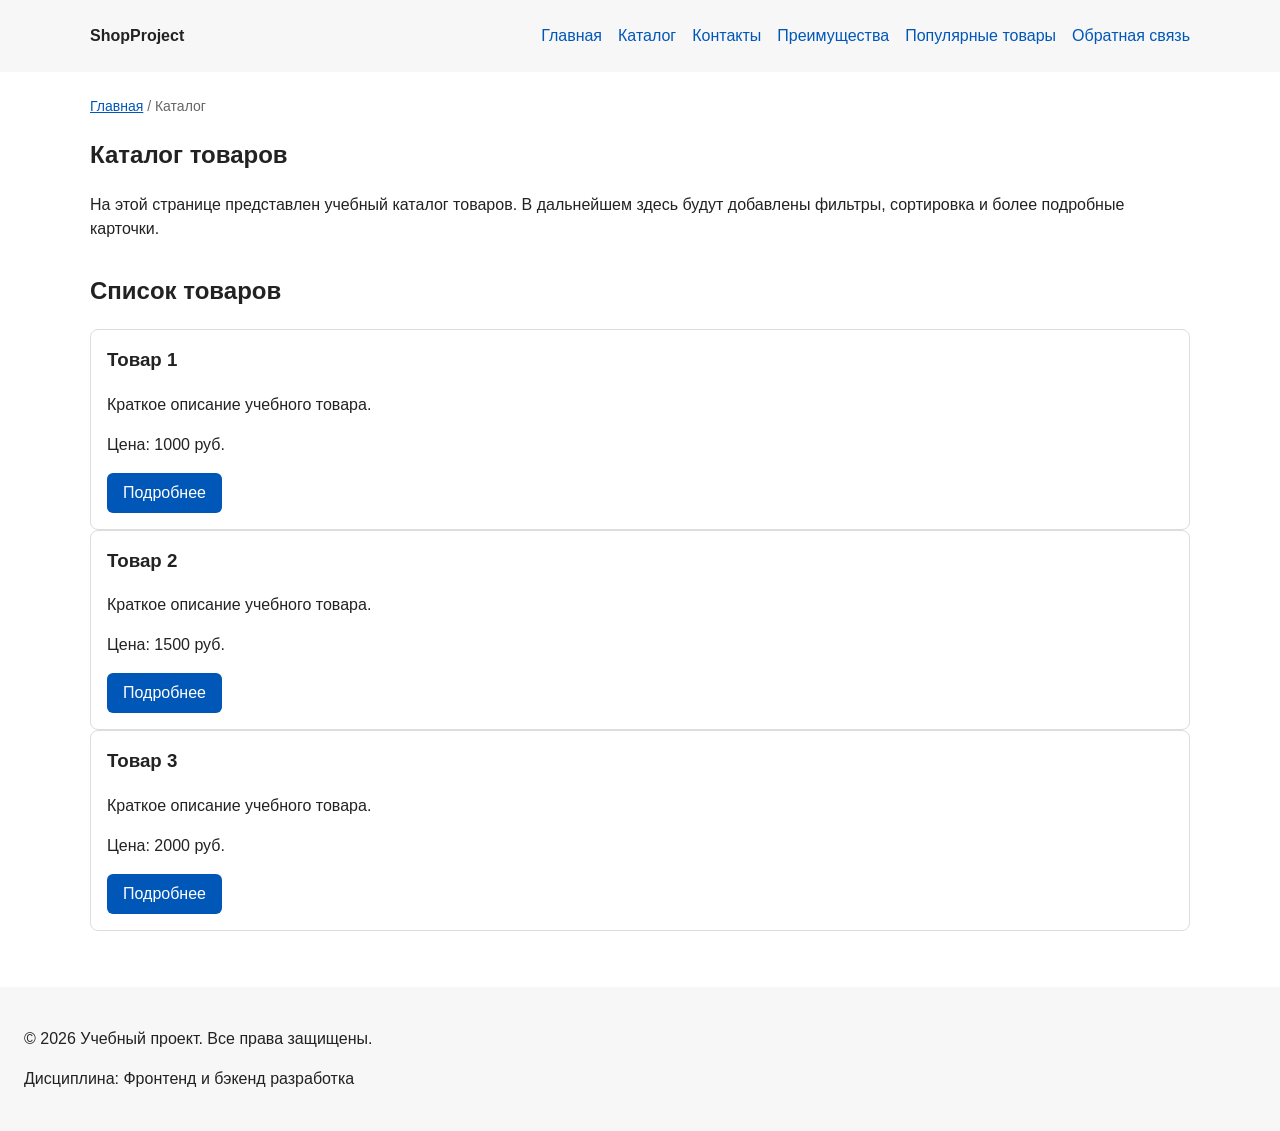
==== catalog.html @ 168a71f3 "feat: add multi-page structure navigation and anchors" ====
<!DOCTYPE html>
<html lang="ru">
<head>
  <meta charset="UTF-8">
  <meta name="viewport" content="width=device-width, initial-scale=1.0">
  <meta name="description" content="Каталог товаров учебного интернет-магазина.">
  <title>Каталог товаров — Учебный интернет-магазин</title>
  <link rel="stylesheet" href="css/style.css">
</head>
<body>
  <header>
    <div class="site-header">
      <a class="site-logo" href="index.html">ShopProject</a>

      <nav class="site-nav" aria-label="Основная навигация">
        <ul class="site-nav__list">
          <li><a href="index.html">Главная</a></li>
          <li><a href="catalog.html">Каталог</a></li>
          <li><a href="contacts.html">Контакты</a></li>
          <li><a href="index.html#advantages">Преимущества</a></li>
          <li><a href="index.html#popular">Популярные товары</a></li>
          <li><a href="index.html#contacts">Обратная связь</a></li>
        </ul>
      </nav>
    </div>
  </header>

  <main>
    <nav class="breadcrumbs" aria-label="Хлебные крошки">
      <a href="index.html">Главная</a>
      <span>Каталог</span>
    </nav>

    <section class="section">
      <h1>Каталог товаров</h1>
      <p>
        На этой странице представлен учебный каталог товаров.
        В дальнейшем здесь будут добавлены фильтры, сортировка и более
        подробные карточки.
      </p>
    </section>

    <section class="section">
      <h2>Список товаров</h2>

      <article class="product-card">
        <h3>Товар 1</h3>
        <p>Краткое описание учебного товара.</p>
        <p>Цена: 1000 руб.</p>
        <a class="button" href="index.html#popular">Подробнее</a>
      </article>

      <article class="product-card">
        <h3>Товар 2</h3>
        <p>Краткое описание учебного товара.</p>
        <p>Цена: 1500 руб.</p>
        <a class="button" href="index.html#popular">Подробнее</a>
      </article>

      <article class="product-card">
        <h3>Товар 3</h3>
        <p>Краткое описание учебного товара.</p>
        <p>Цена: 2000 руб.</p>
        <a class="button" href="index.html#popular">Подробнее</a>
      </article>
    </section>
  </main>

  <footer>
    <p>&copy; 2026 Учебный проект. Все права защищены.</p>
    <p>Дисциплина: Фронтенд и бэкенд разработка</p>
  </footer>
</body>
</html>
---- css/style.css ----
/* ===============================
   1. Переменные проекта
   =============================== */

:root {
  /* Основные цвета проекта */
  --color-bg: #ffffff;
  --color-text: #222222;
  --color-muted: #666666;
  --color-primary: #0057b8;
  --color-primary-dark: #003f86;
  --color-border: #dddddd;
  --color-surface: #f7f7f7;
  --color-surface-accent: #eef5ff;
  --color-danger: #b00020;
  --color-success: #168a2f;
  --color-success-bg: #eefaf0;
  --color-white: #ffffff;

  /* Отступы */
  --space-xs: 4px;
  --space-sm: 8px;
  --space-md: 16px;
  --space-lg: 24px;
  --space-xl: 32px;

  /* Скругления */
  --radius-sm: 6px;
  --radius-md: 8px;
  --radius-lg: 12px;

  /* Размеры */
  --container-width: 1100px;
}

/* ===============================
   2. Базовые стили
   =============================== */

* {
  box-sizing: border-box;
}


body {
  margin: 0;
  font-family: Arial, sans-serif;
  line-height: 1.5;
  color: var(--color-text);
  background-color: var(--color-bg);
}


header,
main,
footer {
  padding: var(--space-lg);
}


header {
  background-color: var(--color-surface);
}


footer {
  background-color: var(--color-surface);
}
/* ===============================
   3. Общие элементы интерфейса
   =============================== */

a {
  color: var(--color-primary);
}

a:hover {
  color: var(--color-primary-dark);
}

a:focus-visible {
  outline: 2px solid var(--color-primary);
  outline-offset: 3px;
}

/*
  Ограничиваем ширину содержимого шапки,
  чтобы оно не растягивалось слишком сильно на широких экранах.
*/
.site-header {
  max-width: 1100px;
  margin: 0 auto;

  display: flex;
  justify-content: space-between;
  align-items: center;
  gap: var(--space-lg);
}

/*
  Оформляем текстовый логотип.
*/
.site-logo {
  font-weight: bold;
  text-decoration: none;
  color: #222222;
}

/*
  Убираем стандартные отступы и маркеры списка навигации.
*/
.site-nav__list {
  display: flex;
  gap: var(--space-md);

  padding: 0;
  margin: 0;
  list-style: none;
}



/*
  Оформляем ссылки меню.
*/
.site-nav__list a {
  color: #0057b8;
  text-decoration: none;
}

/*
  При наведении мыши подчёркиваем ссылку.
  Подробно состояния интерфейса будут рассмотрены в практической работе 1.7.
*/
.site-nav__list a:hover {
   text-decoration: underline;
}


.hero {
  max-width: var(--container-width);
  margin: 0 auto var(--space-xl);
  padding: var(--space-xl) var(--space-lg);
  background-color: var(--color-surface-accent);
  border-radius: var(--radius-lg);
}


.section {
  max-width: var(--container-width);
  margin: 0 auto var(--space-xl);
}


.section h2 {
  margin-top: 0;
}

.product-grid {
  display: grid;
  grid-template-columns: repeat(3, 1fr);
  gap: var(--space-md);
}

/*
  Карточка товара — самостоятельный блок.
  На следующих занятиях карточки будут доработаны и выстроены в сетку.
*/
.product-card {
  padding: var(--space-md);
  border: 1px solid var(--color-border);
  border-radius: var(--radius-md);
  background-color: var(--color-bg);
}

.product-card:hover {
  border-color: var(--color-primary);
}

.product-card h3 {
  margin-top: 0;
}

/*
  Пока это обычная ссылка, но визуально она оформляется как кнопка.
*/
.button {
  display: inline-block;
  padding: var(--space-sm) var(--space-md);
  color: var(--color-white);
  background-color: var(--color-primary);
  text-decoration: none;
  border: none;
  border-radius: var(--radius-sm);
  cursor: pointer;
}

.button:hover {
  background-color: var(--color-primary-dark);
}

.button:focus-visible {
  outline: 2px solid var(--color-primary);
  outline-offset: 3px;
}

.button:disabled {
  opacity: 0.6;
  cursor: not-allowed;
}

.aside-info {
  max-width: var(--container-width);
  margin: 0 auto var(--space-xl);
  padding: var(--space-md);
  border-left: 4px solid var(--color-primary);
  background-color: var(--color-surface);
}

/*
  Модальное окно.
  Элемент dialog сам умеет открываться поверх страницы.
*/

/* ===============================
   5. Форма и модальное окно
   =============================== */

.order-dialog {
  width: min(100% - 32px, 560px);
  padding: var(--space-lg);
  border: none;
  border-radius: var(--radius-lg);
}

.order-dialog::backdrop {
  background-color: rgba(0, 0, 0, 0.5);
}

.form-field {
  margin-bottom: var(--space-md);
}

.form-field label {
  display: block;
  margin-bottom: var(--space-xs);
}

.form-field input,
.form-field select,
.form-field textarea {
  width: 100%;
  padding: 10px 12px;
  border: 1px solid var(--color-border);
  border-radius: var(--radius-sm);
  font: inherit;
}

.form-field input[type="checkbox"] {
  width: auto;
}

.form-field small {
  display: block;
  margin-top: var(--space-xs);
  color: var(--color-muted);
}

.form-field input:hover,
.form-field select:hover,
.form-field textarea:hover {
  border-color: var(--color-primary);
}

.form-field input:focus-visible,
.form-field select:focus-visible,
.form-field textarea:focus-visible,
.form-actions button:focus-visible {
  outline: 2px solid var(--color-primary);
  outline-offset: 3px;
}

[aria-invalid="true"] {
  border-color: var(--color-danger);
}

/*
  Кнопки формы.
*/
.form-actions {
  display: flex;
  gap: 12px;
  margin-top: 20px;
}

/*
  Сообщение об успешной отправке.
*/
.success-message {
  max-width: var(--container-width);
  margin: var(--space-lg) auto;
  padding: var(--space-md);
  border-left: 4px solid var(--color-success);
  background-color: var(--color-success-bg);
}

.breadcrumbs {
  max-width: var(--container-width);
  margin: 0 auto var(--space-md);
  font-size: 14px;
  color: var(--color-muted);
}

.breadcrumbs a {
  color: var(--color-primary);
}

.breadcrumbs span::before {
  content: " / ";
  color: var(--color-muted);
}

html {
  scroll-behavior: smooth;
}

:target {
  outline: 2px dashed var(--color-primary);
  outline-offset: 4px;
}
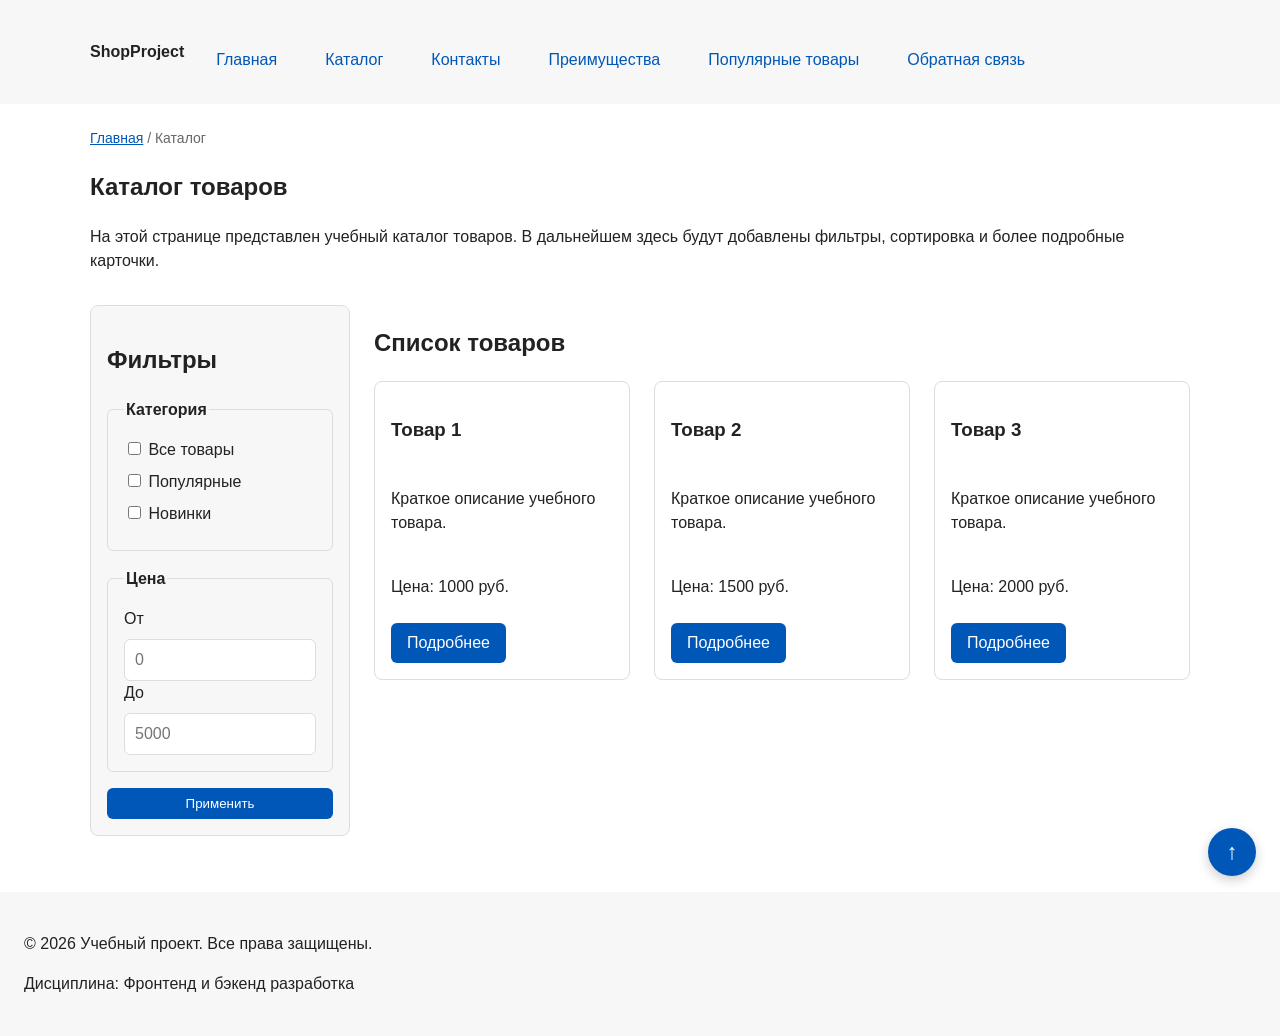
==== commit ef02cee2: "feat: add flex navigation and grid catalog layout" ====
--- a/catalog.html
+++ b/catalog.html
@@ -7,7 +7,7 @@
   <title>Каталог товаров — Учебный интернет-магазин</title>
   <link rel="stylesheet" href="css/style.css">
 </head>
-<body>
+<body id="top">
   <header>
     <div class="site-header">
       <a class="site-logo" href="index.html">ShopProject</a>
@@ -40,29 +40,70 @@
       </p>
     </section>
 
-    <section class="section">
-      <h2>Список товаров</h2>
+    <section class="catalog-layout">
+      <aside class="catalog-filters">
+        <h2>Фильтры</h2>
 
-      <article class="product-card">
-        <h3>Товар 1</h3>
-        <p>Краткое описание учебного товара.</p>
-        <p>Цена: 1000 руб.</p>
-        <a class="button" href="index.html#popular">Подробнее</a>
-      </article>
+        <form class="filters-form" action="#" method="get">
+          <fieldset>
+            <legend>Категория</legend>
 
-      <article class="product-card">
-        <h3>Товар 2</h3>
-        <p>Краткое описание учебного товара.</p>
-        <p>Цена: 1500 руб.</p>
-        <a class="button" href="index.html#popular">Подробнее</a>
-      </article>
+            <label>
+              <input type="checkbox" name="category" value="all">
+              Все товары
+            </label>
 
-      <article class="product-card">
-        <h3>Товар 3</h3>
-        <p>Краткое описание учебного товара.</p>
-        <p>Цена: 2000 руб.</p>
-        <a class="button" href="index.html#popular">Подробнее</a>
-      </article>
+            <label>
+              <input type="checkbox" name="category" value="popular">
+              Популярные
+            </label>
+
+            <label>
+              <input type="checkbox" name="category" value="new">
+              Новинки
+            </label>
+          </fieldset>
+
+          <fieldset>
+            <legend>Цена</legend>
+
+            <label for="price-from">От</label>
+            <input id="price-from" name="price-from" type="number" min="0" placeholder="0">
+
+            <label for="price-to">До</label>
+            <input id="price-to" name="price-to" type="number" min="0" placeholder="5000">
+          </fieldset>
+
+          <button class="button" type="submit">Применить</button>
+        </form>
+      </aside>
+
+      <section class="catalog-products">
+        <h2>Список товаров</h2>
+
+        <div class="products-grid">
+          <article class="product-card">
+            <h3>Товар 1</h3>
+            <p>Краткое описание учебного товара.</p>
+            <p>Цена: 1000 руб.</p>
+            <a class="button" href="index.html#popular">Подробнее</a>
+          </article>
+
+          <article class="product-card">
+            <h3>Товар 2</h3>
+            <p>Краткое описание учебного товара.</p>
+            <p>Цена: 1500 руб.</p>
+            <a class="button" href="index.html#popular">Подробнее</a>
+          </article>
+
+          <article class="product-card">
+            <h3>Товар 3</h3>
+            <p>Краткое описание учебного товара.</p>
+            <p>Цена: 2000 руб.</p>
+            <a class="button" href="index.html#popular">Подробнее</a>
+          </article>
+        </div>
+      </section>
     </section>
   </main>
 
@@ -70,5 +111,7 @@
     <p>&copy; 2026 Учебный проект. Все права защищены.</p>
     <p>Дисциплина: Фронтенд и бэкенд разработка</p>
   </footer>
+
+  <a class="back-to-top" href="#top" aria-label="Вернуться наверх">↑</a>
 </body>
-</html>
+</html>
--- a/css/style.css
+++ b/css/style.css
@@ -33,6 +33,7 @@
   --container-width: 1100px;
 }
 
+
 /* ===============================
    2. Базовые стили
    =============================== */
@@ -40,7 +41,6 @@
 * {
   box-sizing: border-box;
 }
-
 
 body {
   margin: 0;
@@ -50,7 +50,6 @@
   background-color: var(--color-bg);
 }
 
-
 header,
 main,
 footer {
@@ -58,14 +57,6 @@
 }
 
 
-header {
-  background-color: var(--color-surface);
-}
-
-
-footer {
-  background-color: var(--color-surface);
-}
 /* ===============================
    3. Общие элементы интерфейса
    =============================== */
@@ -83,130 +74,166 @@
   outline-offset: 3px;
 }
 
-/*
-  Ограничиваем ширину содержимого шапки,
-  чтобы оно не растягивалось слишком сильно на широких экранах.
-*/
-.site-header {
-  max-width: 1100px;
-  margin: 0 auto;
-
-  display: flex;
-  justify-content: space-between;
-  align-items: center;
-  gap: var(--space-lg);
-}
-
-/*
-  Оформляем текстовый логотип.
-*/
-.site-logo {
-  font-weight: bold;
-  text-decoration: none;
-  color: #222222;
-}
-
-/*
-  Убираем стандартные отступы и маркеры списка навигации.
-*/
-.site-nav__list {
-  display: flex;
-  gap: var(--space-md);
-
-  padding: 0;
-  margin: 0;
-  list-style: none;
-}
-
-
-
-/*
-  Оформляем ссылки меню.
-*/
-.site-nav__list a {
-  color: #0057b8;
-  text-decoration: none;
-}
-
-/*
-  При наведении мыши подчёркиваем ссылку.
-  Подробно состояния интерфейса будут рассмотрены в практической работе 1.7.
-*/
-.site-nav__list a:hover {
-   text-decoration: underline;
-}
-
-
-.hero {
-  max-width: var(--container-width);
-  margin: 0 auto var(--space-xl);
-  padding: var(--space-xl) var(--space-lg);
-  background-color: var(--color-surface-accent);
-  border-radius: var(--radius-lg);
-}
-
-
-.section {
-  max-width: var(--container-width);
-  margin: 0 auto var(--space-xl);
-}
-
-
-.section h2 {
-  margin-top: 0;
-}
-
-.product-grid {
-  display: grid;
-  grid-template-columns: repeat(3, 1fr);
-  gap: var(--space-md);
-}
-
-/*
-  Карточка товара — самостоятельный блок.
-  На следующих занятиях карточки будут доработаны и выстроены в сетку.
-*/
-.product-card {
-  padding: var(--space-md);
-  border: 1px solid var(--color-border);
-  border-radius: var(--radius-md);
-  background-color: var(--color-bg);
-}
-
-.product-card:hover {
-  border-color: var(--color-primary);
-}
-
-.product-card h3 {
-  margin-top: 0;
-}
-
-/*
-  Пока это обычная ссылка, но визуально она оформляется как кнопка.
-*/
-.button {
+.button,
+.form-actions button {
   display: inline-block;
   padding: var(--space-sm) var(--space-md);
   color: var(--color-white);
   background-color: var(--color-primary);
   text-decoration: none;
   border: none;
+  cursor: pointer;
   border-radius: var(--radius-sm);
-  cursor: pointer;
-}
-
-.button:hover {
+}
+
+.button:hover,
+.form-actions button:hover {
+  color: var(--color-white);
   background-color: var(--color-primary-dark);
 }
 
-.button:focus-visible {
+.button:focus-visible,
+.form-actions button:focus-visible {
   outline: 2px solid var(--color-primary);
   outline-offset: 3px;
 }
 
-.button:disabled {
+.button:disabled,
+.form-actions button:disabled {
   opacity: 0.6;
   cursor: not-allowed;
+}
+
+
+/* ===============================
+   4. Компоненты страницы
+   =============================== */
+
+header {
+  background-color: var(--color-surface);
+}
+
+footer {
+  background-color: var(--color-surface);
+}
+
+
+/* FLEXBOX ДЛЯ ШАПКИ */
+
+.site-header {
+  max-width: var(--container-width);
+  margin: 0 auto;
+
+  display: flex;
+  gap: var(--space-md);
+  align-items: center;
+}
+
+.site-logo {
+  font-weight: bold;
+  text-decoration: none;
+  color: var(--color-text);
+}
+
+.site-nav__list {
+  display: flex;
+  flex-wrap: wrap;
+  justify-content: center;
+  align-items: center;
+  gap: var(--space-md);
+  padding: 0;
+  margin: var(--space-md) 0 0;
+  list-style: none;
+}
+
+
+.site-logo:hover {
+  color: var(--color-primary-dark);
+}
+.site-nav__list a {
+  display: inline-block;
+  padding: var(--space-sm) var(--space-md);
+  color: var(--color-primary);
+  text-decoration: none;
+  border-radius: var(--radius-sm);
+}
+
+.site-nav__list a:hover {
+  color: var(--color-white);
+  background-color: var(--color-primary);
+}
+
+.products-grid {
+  display: grid;
+  grid-template-columns: repeat(3, 1fr);
+  gap: var(--space-lg);
+}
+
+
+.hero {
+  max-width: var(--container-width);
+  margin: 0 auto var(--space-xl);
+  padding: var(--space-xl) var(--space-lg);
+  background-color: var(--color-surface-accent);
+  border-radius: var(--radius-lg);
+}
+
+.section {
+  max-width: var(--container-width);
+  margin: 0 auto var(--space-xl);
+}
+
+.section h2 {
+  margin-top: 0;
+}
+
+
+/* CSS GRID ДЛЯ ТОВАРОВ */
+
+.product-grid {
+  display: grid;
+  grid-template-columns: repeat(3, 1fr);
+  gap: var(--space-md);
+}
+
+/*«Популярные товары» занимал всю строку 
+над тремя карточками, а не становился первой ячейкой сетки*/
+.product-grid h2 {
+  grid-column: 1 / -1;
+}
+
+
+.product-card {
+  display: flex;
+  flex-direction: column;
+  gap: var(--space-sm);
+  margin-bottom: 0;
+  padding: var(--space-md);
+  border: 1px solid var(--color-border);
+  border-radius: var(--radius-md);
+  background-color: var(--color-bg);
+}
+
+.product-card .button {
+  margin-top: auto;
+  align-self: flex-start;
+}
+
+
+.product-card:hover {
+  border-color: var(--color-primary);
+}
+
+.product-card__title {
+  margin-top:0;
+}
+
+.product-card__description {
+  color: var(--color-muted);
+}
+
+.product-card__price {
+  font-weight: bold;
 }
 
 .aside-info {
@@ -217,17 +244,13 @@
   background-color: var(--color-surface);
 }
 
-/*
-  Модальное окно.
-  Элемент dialog сам умеет открываться поверх страницы.
-*/
 
 /* ===============================
    5. Форма и модальное окно
    =============================== */
 
 .order-dialog {
-  width: min(100% - 32px, 560px);
+  width: min(100% - var(--space-xl), 560px);
   padding: var(--space-lg);
   border: none;
   border-radius: var(--radius-lg);
@@ -272,30 +295,31 @@
   border-color: var(--color-primary);
 }
 
+.form-field input:focus,
+.form-field select:focus,
+.form-field textarea:focus {
+  border-color: var(--color-primary);
+}
+
 .form-field input:focus-visible,
 .form-field select:focus-visible,
-.form-field textarea:focus-visible,
-.form-actions button:focus-visible {
+.form-field textarea:focus-visible {
   outline: 2px solid var(--color-primary);
   outline-offset: 3px;
 }
 
-[aria-invalid="true"] {
+.form-field input[aria-invalid="true"],
+.form-field select[aria-invalid="true"],
+.form-field textarea[aria-invalid="true"] {
   border-color: var(--color-danger);
 }
 
-/*
-  Кнопки формы.
-*/
 .form-actions {
   display: flex;
-  gap: 12px;
-  margin-top: 20px;
-}
-
-/*
-  Сообщение об успешной отправке.
-*/
+  gap: var(--space-md);
+  margin-top: var(--space-lg);
+}
+
 .success-message {
   max-width: var(--container-width);
   margin: var(--space-lg) auto;
@@ -303,7 +327,6 @@
   border-left: 4px solid var(--color-success);
   background-color: var(--color-success-bg);
 }
-
 .breadcrumbs {
   max-width: var(--container-width);
   margin: 0 auto var(--space-md);
@@ -319,7 +342,6 @@
   content: " / ";
   color: var(--color-muted);
 }
-
 html {
   scroll-behavior: smooth;
 }
@@ -328,3 +350,136 @@
   outline: 2px dashed var(--color-primary);
   outline-offset: 4px;
 }
+.catalog-layout {
+  max-width: var(--container-width);
+  margin: 0 auto var(--space-xl);
+  display: grid;
+  grid-template-columns: 260px 1fr;
+  grid-template-areas: "filters products";
+  gap: var(--space-lg);
+}
+
+.catalog-filters {
+  grid-area: filters;
+  padding: var(--space-md);
+  border: 1px solid var(--color-border);
+  border-radius: var(--radius-md);
+  background-color: var(--color-surface);
+}
+
+.catalog-products {
+  grid-area: products;
+}
+.filters-form {
+  display: grid;
+  gap: var(--space-md);
+}
+
+.filters-form fieldset {
+  margin: 0;
+  padding: var(--space-md);
+  border: 1px solid var(--color-border);
+  border-radius: var(--radius-sm);
+}
+
+.filters-form legend {
+  font-weight: 700;
+}
+
+.filters-form label {
+  display: block;
+  margin-bottom: var(--space-sm);
+}
+
+.filters-form input[type="number"] {
+  width: 100%;
+  padding: 8px 10px;
+  border: 1px solid var(--color-border);
+  border-radius: var(--radius-sm);
+  font: inherit;
+}
+/* ===============================
+   Кнопка «Наверх»
+   =============================== */
+
+.back-to-top {
+  position: fixed;
+  right: var(--space-lg);
+  bottom: var(--space-lg);
+  z-index: 100;
+
+  width: 48px;
+  height: 48px;
+
+  display: flex;
+  align-items: center;
+  justify-content: center;
+
+  font-size: 22px;
+  line-height: 1;
+
+  color: var(--color-white);
+  background-color: var(--color-primary);
+
+  border: none;
+  border-radius: 50%;
+  cursor: pointer;
+
+  box-shadow: 0 4px 12px rgba(0, 0, 0, 0.2);
+
+  transition: background-color 0.2s ease, transform 0.2s ease;
+}
+
+.back-to-top:hover {
+  background-color: var(--color-primary-dark);
+  transform: translateY(-3px);
+}
+
+.back-to-top:focus-visible {
+  outline: 2px solid var(--color-primary);
+  outline-offset:3px;
+}
+
+.back-to-top[hidden] {
+  display: none;
+}
+/* ===============================
+   Кнопка «Наверх» (без JS)
+   =============================== */
+
+.back-to-top {
+  position: fixed;
+  right: var(--space-lg);
+  bottom: var(--space-lg);
+  z-index: 100;
+
+  width: 48px;
+  height: 48px;
+
+  display: flex;
+  align-items: center;
+  justify-content: center;
+
+  font-size: 22px;
+  line-height: 1;
+  text-decoration: none;
+
+  color: var(--color-white);
+  background-color: var(--color-primary);
+
+  border-radius: 50%;
+
+  box-shadow: 0 4px 12px rgba(0, 0, 0, 0.2);
+
+  transition: background-color 0.2s ease, transform 0.2s ease;
+}
+
+.back-to-top:hover {
+  background-color: var(--color-primary-dark);
+  transform: translateY(-3px);
+}
+
+.back-to-top:focus-visible {
+  outline: 2px solid var(--color-primary);
+  outline-offset: 3px;
+}
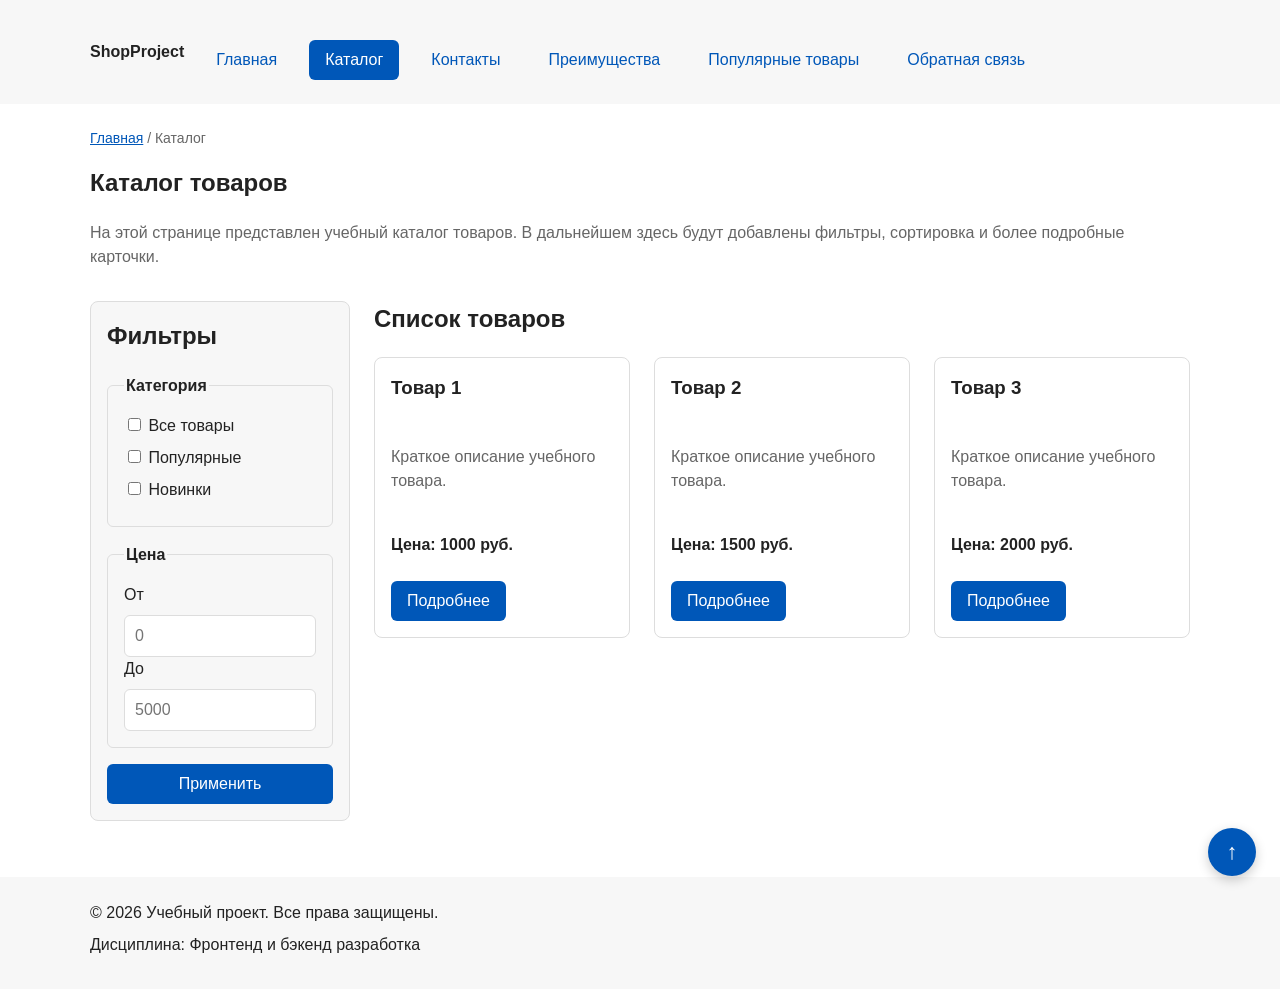
==== commit 53e2f4c5: "refactor: apply BEM naming to CSS classes" ====
--- a/catalog.html
+++ b/catalog.html
@@ -8,18 +8,30 @@
   <link rel="stylesheet" href="css/style.css">
 </head>
 <body id="top">
-  <header>
-    <div class="site-header">
-      <a class="site-logo" href="index.html">ShopProject</a>
+  <header class="site-header">
+    <div class="site-header__inner">
+      <a class="site-header__logo" href="index.html">ShopProject</a>
 
       <nav class="site-nav" aria-label="Основная навигация">
         <ul class="site-nav__list">
-          <li><a href="index.html">Главная</a></li>
-          <li><a href="catalog.html">Каталог</a></li>
-          <li><a href="contacts.html">Контакты</a></li>
-          <li><a href="index.html#advantages">Преимущества</a></li>
-          <li><a href="index.html#popular">Популярные товары</a></li>
-          <li><a href="index.html#contacts">Обратная связь</a></li>
+          <li class="site-nav__item">
+            <a class="site-nav__link" href="index.html">Главная</a>
+          </li>
+          <li class="site-nav__item">
+            <a class="site-nav__link site-nav__link--active" href="catalog.html">Каталог</a>
+          </li>
+          <li class="site-nav__item">
+            <a class="site-nav__link" href="contacts.html">Контакты</a>
+          </li>
+          <li class="site-nav__item">
+            <a class="site-nav__link" href="index.html#advantages">Преимущества</a>
+          </li>
+          <li class="site-nav__item">
+            <a class="site-nav__link" href="index.html#popular">Популярные товары</a>
+          </li>
+          <li class="site-nav__item">
+            <a class="site-nav__link" href="index.html#contacts">Обратная связь</a>
+          </li>
         </ul>
       </nav>
     </div>
@@ -27,13 +39,13 @@
 
   <main>
     <nav class="breadcrumbs" aria-label="Хлебные крошки">
-      <a href="index.html">Главная</a>
-      <span>Каталог</span>
+      <a class="breadcrumbs__link" href="index.html">Главная</a>
+      <span class="breadcrumbs__current">Каталог</span>
     </nav>
 
     <section class="section">
-      <h1>Каталог товаров</h1>
-      <p>
+      <h1 class="section__title">Каталог товаров</h1>
+      <p class="section__description">
         На этой странице представлен учебный каталог товаров.
         В дальнейшем здесь будут добавлены фильтры, сортировка и более
         подробные карточки.
@@ -42,76 +54,76 @@
 
     <section class="catalog-layout">
       <aside class="catalog-filters">
-        <h2>Фильтры</h2>
+        <h2 class="catalog-filters__title">Фильтры</h2>
 
-        <form class="filters-form" action="#" method="get">
-          <fieldset>
-            <legend>Категория</legend>
+        <form class="catalog-filters__form" action="#" method="get">
+          <fieldset class="catalog-filters__fieldset">
+            <legend class="catalog-filters__legend">Категория</legend>
 
-            <label>
-              <input type="checkbox" name="category" value="all">
+            <label class="catalog-filters__label">
+              <input class="catalog-filters__input catalog-filters__input--checkbox" type="checkbox" name="category" value="all">
               Все товары
             </label>
 
-            <label>
-              <input type="checkbox" name="category" value="popular">
+            <label class="catalog-filters__label">
+              <input class="catalog-filters__input catalog-filters__input--checkbox" type="checkbox" name="category" value="popular">
               Популярные
             </label>
 
-            <label>
-              <input type="checkbox" name="category" value="new">
+            <label class="catalog-filters__label">
+              <input class="catalog-filters__input catalog-filters__input--checkbox" type="checkbox" name="category" value="new">
               Новинки
             </label>
           </fieldset>
 
-          <fieldset>
-            <legend>Цена</legend>
+          <fieldset class="catalog-filters__fieldset">
+            <legend class="catalog-filters__legend">Цена</legend>
 
-            <label for="price-from">От</label>
-            <input id="price-from" name="price-from" type="number" min="0" placeholder="0">
+            <label class="catalog-filters__label" for="price-from">От</label>
+            <input class="catalog-filters__input" id="price-from" name="price-from" type="number" min="0" placeholder="0">
 
-            <label for="price-to">До</label>
-            <input id="price-to" name="price-to" type="number" min="0" placeholder="5000">
+            <label class="catalog-filters__label" for="price-to">До</label>
+            <input class="catalog-filters__input" id="price-to" name="price-to" type="number" min="0" placeholder="5000">
           </fieldset>
 
-          <button class="button" type="submit">Применить</button>
+          <button class="button button--primary" type="submit">Применить</button>
         </form>
       </aside>
 
       <section class="catalog-products">
-        <h2>Список товаров</h2>
+        <h2 class="catalog-products__title">Список товаров</h2>
 
         <div class="products-grid">
           <article class="product-card">
-            <h3>Товар 1</h3>
-            <p>Краткое описание учебного товара.</p>
-            <p>Цена: 1000 руб.</p>
-            <a class="button" href="index.html#popular">Подробнее</a>
+            <h3 class="product-card__title">Товар 1</h3>
+            <p class="product-card__description">Краткое описание учебного товара.</p>
+            <p class="product-card__price">Цена: 1000 руб.</p>
+            <a class="button button--primary" href="index.html#popular">Подробнее</a>
           </article>
 
           <article class="product-card">
-            <h3>Товар 2</h3>
-            <p>Краткое описание учебного товара.</p>
-            <p>Цена: 1500 руб.</p>
-            <a class="button" href="index.html#popular">Подробнее</a>
+            <h3 class="product-card__title">Товар 2</h3>
+            <p class="product-card__description">Краткое описание учебного товара.</p>
+            <p class="product-card__price">Цена: 1500 руб.</p>
+            <a class="button button--primary" href="index.html#popular">Подробнее</a>
           </article>
 
           <article class="product-card">
-            <h3>Товар 3</h3>
-            <p>Краткое описание учебного товара.</p>
-            <p>Цена: 2000 руб.</p>
-            <a class="button" href="index.html#popular">Подробнее</a>
+            <h3 class="product-card__title">Товар 3</h3>
+            <p class="product-card__description">Краткое описание учебного товара.</p>
+            <p class="product-card__price">Цена: 2000 руб.</p>
+            <a class="button button--primary" href="index.html#popular">Подробнее</a>
           </article>
         </div>
       </section>
     </section>
   </main>
 
-  <footer>
-    <p>&copy; 2026 Учебный проект. Все права защищены.</p>
-    <p>Дисциплина: Фронтенд и бэкенд разработка</p>
+  <footer class="site-footer">
+    <p class="site-footer__text">&copy; 2026 Учебный проект. Все права защищены.</p>
+    <p class="site-footer__text">Дисциплина: Фронтенд и бэкенд разработка</p>
   </footer>
 
   <a class="back-to-top" href="#top" aria-label="Вернуться наверх">↑</a>
 </body>
-</html>+</html>
--- a/css/style.css
+++ b/css/style.css
@@ -1,9 +1,4 @@
-/* ===============================
-   1. Переменные проекта
-   =============================== */
-
 :root {
-  /* Основные цвета проекта */
   --color-bg: #ffffff;
   --color-text: #222222;
   --color-muted: #666666;
@@ -17,29 +12,25 @@
   --color-success-bg: #eefaf0;
   --color-white: #ffffff;
 
-  /* Отступы */
   --space-xs: 4px;
   --space-sm: 8px;
   --space-md: 16px;
   --space-lg: 24px;
   --space-xl: 32px;
 
-  /* Скругления */
   --radius-sm: 6px;
   --radius-md: 8px;
   --radius-lg: 12px;
 
-  /* Размеры */
   --container-width: 1100px;
 }
-
-
-/* ===============================
-   2. Базовые стили
-   =============================== */
 
 * {
   box-sizing: border-box;
+}
+
+html {
+  scroll-behavior: smooth;
 }
 
 body {
@@ -50,16 +41,9 @@
   background-color: var(--color-bg);
 }
 
-header,
-main,
-footer {
+main {
   padding: var(--space-lg);
 }
-
-
-/* ===============================
-   3. Общие элементы интерфейса
-   =============================== */
 
 a {
   color: var(--color-primary);
@@ -74,65 +58,69 @@
   outline-offset: 3px;
 }
 
-.button,
-.form-actions button {
+.button {
   display: inline-block;
   padding: var(--space-sm) var(--space-md);
+  border: none;
+  border-radius: var(--radius-sm);
+  font: inherit;
+  text-decoration: none;
+  cursor: pointer;
+}
+
+.button--primary {
   color: var(--color-white);
   background-color: var(--color-primary);
-  text-decoration: none;
-  border: none;
-  cursor: pointer;
-  border-radius: var(--radius-sm);
-}
-
-.button:hover,
-.form-actions button:hover {
+}
+
+.button--primary:hover {
   color: var(--color-white);
   background-color: var(--color-primary-dark);
 }
 
-.button:focus-visible,
-.form-actions button:focus-visible {
+.button--secondary {
+  color: var(--color-primary);
+  background-color: transparent;
+  border: 1px solid var(--color-primary);
+}
+
+.button--secondary:hover {
+  color: var(--color-white);
+  background-color: var(--color-primary);
+}
+
+.button:focus-visible {
   outline: 2px solid var(--color-primary);
   outline-offset: 3px;
 }
 
 .button:disabled,
-.form-actions button:disabled {
+.button--disabled {
   opacity: 0.6;
   cursor: not-allowed;
 }
 
-
-/* ===============================
-   4. Компоненты страницы
-   =============================== */
-
-header {
+.site-header {
+  padding: var(--space-lg);
   background-color: var(--color-surface);
 }
 
-footer {
-  background-color: var(--color-surface);
-}
-
-
-/* FLEXBOX ДЛЯ ШАПКИ */
-
-.site-header {
+.site-header__inner {
+  display: flex;
+  align-items: center;
+  gap: var(--space-md);
   max-width: var(--container-width);
   margin: 0 auto;
-
-  display: flex;
-  gap: var(--space-md);
-  align-items: center;
-}
-
-.site-logo {
+}
+
+.site-header__logo {
+  color: var(--color-text);
   font-weight: bold;
   text-decoration: none;
-  color: var(--color-text);
+}
+
+.site-header__logo:hover {
+  color: var(--color-primary-dark);
 }
 
 .site-nav__list {
@@ -146,11 +134,7 @@
   list-style: none;
 }
 
-
-.site-logo:hover {
-  color: var(--color-primary-dark);
-}
-.site-nav__list a {
+.site-nav__link {
   display: inline-block;
   padding: var(--space-sm) var(--space-md);
   color: var(--color-primary);
@@ -158,17 +142,11 @@
   border-radius: var(--radius-sm);
 }
 
-.site-nav__list a:hover {
+.site-nav__link:hover,
+.site-nav__link--active {
   color: var(--color-white);
   background-color: var(--color-primary);
 }
-
-.products-grid {
-  display: grid;
-  grid-template-columns: repeat(3, 1fr);
-  gap: var(--space-lg);
-}
-
 
 .hero {
   max-width: var(--container-width);
@@ -178,54 +156,63 @@
   border-radius: var(--radius-lg);
 }
 
+.hero__title {
+  margin-top: 0;
+}
+
+.hero__description {
+  color: var(--color-muted);
+}
+
 .section {
   max-width: var(--container-width);
   margin: 0 auto var(--space-xl);
 }
 
-.section h2 {
-  margin-top: 0;
-}
-
-
-/* CSS GRID ДЛЯ ТОВАРОВ */
-
-.product-grid {
+.section__title {
+  margin-top: 0;
+}
+
+.section__description {
+  color: var(--color-muted);
+}
+
+.advantages-list {
+  padding-left: var(--space-lg);
+}
+
+.advantages-list__item {
+  margin-bottom: var(--space-sm);
+}
+
+.products-grid {
   display: grid;
-  grid-template-columns: repeat(3, 1fr);
-  gap: var(--space-md);
-}
-
-/*«Популярные товары» занимал всю строку 
-над тремя карточками, а не становился первой ячейкой сетки*/
-.product-grid h2 {
+  grid-template-columns: repeat(3, minmax(0, 1fr));
+  gap: var(--space-lg);
+}
+
+.products-grid__title {
   grid-column: 1 / -1;
-}
-
+  margin-top: 0;
+}
 
 .product-card {
   display: flex;
   flex-direction: column;
+  align-items: flex-start;
   gap: var(--space-sm);
-  margin-bottom: 0;
   padding: var(--space-md);
   border: 1px solid var(--color-border);
   border-radius: var(--radius-md);
   background-color: var(--color-bg);
 }
 
-.product-card .button {
-  margin-top: auto;
-  align-self: flex-start;
-}
-
-
 .product-card:hover {
   border-color: var(--color-primary);
 }
 
 .product-card__title {
-  margin-top:0;
+  margin-top: 0;
 }
 
 .product-card__description {
@@ -234,6 +221,10 @@
 
 .product-card__price {
   font-weight: bold;
+}
+
+.product-card__button {
+  margin-top: auto;
 }
 
 .aside-info {
@@ -244,10 +235,13 @@
   background-color: var(--color-surface);
 }
 
-
-/* ===============================
-   5. Форма и модальное окно
-   =============================== */
+.aside-info__title {
+  margin-top: 0;
+}
+
+.aside-info__text {
+  margin-bottom: 0;
+}
 
 .order-dialog {
   width: min(100% - var(--space-xl), 560px);
@@ -260,18 +254,20 @@
   background-color: rgba(0, 0, 0, 0.5);
 }
 
-.form-field {
+.order-dialog__title {
+  margin-top: 0;
+}
+
+.order-form__field {
   margin-bottom: var(--space-md);
 }
 
-.form-field label {
+.order-form__label {
   display: block;
   margin-bottom: var(--space-xs);
 }
 
-.form-field input,
-.form-field select,
-.form-field textarea {
+.order-form__input {
   width: 100%;
   padding: 10px 12px;
   border: 1px solid var(--color-border);
@@ -279,43 +275,27 @@
   font: inherit;
 }
 
-.form-field input[type="checkbox"] {
+.order-form__input--checkbox {
   width: auto;
 }
 
-.form-field small {
-  display: block;
-  margin-top: var(--space-xs);
-  color: var(--color-muted);
-}
-
-.form-field input:hover,
-.form-field select:hover,
-.form-field textarea:hover {
+.order-form__input:hover,
+.order-form__input:focus {
   border-color: var(--color-primary);
 }
 
-.form-field input:focus,
-.form-field select:focus,
-.form-field textarea:focus {
-  border-color: var(--color-primary);
-}
-
-.form-field input:focus-visible,
-.form-field select:focus-visible,
-.form-field textarea:focus-visible {
+.order-form__input:focus-visible {
   outline: 2px solid var(--color-primary);
   outline-offset: 3px;
 }
 
-.form-field input[aria-invalid="true"],
-.form-field select[aria-invalid="true"],
-.form-field textarea[aria-invalid="true"] {
+.order-form__input[aria-invalid="true"] {
   border-color: var(--color-danger);
 }
 
-.form-actions {
+.order-form__actions {
   display: flex;
+  flex-wrap: wrap;
   gap: var(--space-md);
   margin-top: var(--space-lg);
 }
@@ -327,6 +307,7 @@
   border-left: 4px solid var(--color-success);
   background-color: var(--color-success-bg);
 }
+
 .breadcrumbs {
   max-width: var(--container-width);
   margin: 0 auto var(--space-md);
@@ -334,29 +315,23 @@
   color: var(--color-muted);
 }
 
-.breadcrumbs a {
+.breadcrumbs__link {
   color: var(--color-primary);
 }
 
-.breadcrumbs span::before {
+.breadcrumbs__current::before {
   content: " / ";
   color: var(--color-muted);
 }
-html {
-  scroll-behavior: smooth;
-}
-
-:target {
-  outline: 2px dashed var(--color-primary);
-  outline-offset: 4px;
-}
+
+
 .catalog-layout {
-  max-width: var(--container-width);
-  margin: 0 auto var(--space-xl);
   display: grid;
-  grid-template-columns: 260px 1fr;
+  grid-template-columns: 260px minmax(0, 1fr);
   grid-template-areas: "filters products";
   gap: var(--space-lg);
+  max-width: var(--container-width);
+  margin: 0 auto var(--space-xl);
 }
 
 .catalog-filters {
@@ -367,114 +342,93 @@
   background-color: var(--color-surface);
 }
 
-.catalog-products {
-  grid-area: products;
-}
-.filters-form {
+.catalog-filters__title {
+  margin-top: 0;
+}
+
+.catalog-filters__form {
   display: grid;
   gap: var(--space-md);
 }
 
-.filters-form fieldset {
+.catalog-filters__fieldset {
+  min-width: 0;
   margin: 0;
   padding: var(--space-md);
   border: 1px solid var(--color-border);
   border-radius: var(--radius-sm);
 }
 
-.filters-form legend {
+.catalog-filters__legend {
   font-weight: 700;
 }
 
-.filters-form label {
+.catalog-filters__label {
   display: block;
   margin-bottom: var(--space-sm);
 }
 
-.filters-form input[type="number"] {
+.catalog-filters__input {
   width: 100%;
   padding: 8px 10px;
   border: 1px solid var(--color-border);
   border-radius: var(--radius-sm);
   font: inherit;
 }
-/* ===============================
-   Кнопка «Наверх»
-   =============================== */
+
+.catalog-filters__input--checkbox {
+  width: auto;
+}
+
+.catalog-products {
+  grid-area: products;
+  min-width: 0;
+}
+
+.catalog-products__title {
+  margin-top: 0;
+}
+
+.contact-list {
+  padding-left: var(--space-lg);
+}
+
+.contact-list__item {
+  margin-bottom: var(--space-sm);
+}
+
+.site-footer {
+  padding: var(--space-lg);
+  background-color: var(--color-surface);
+}
+
+.site-footer__text {
+  max-width: var(--container-width);
+  margin: 0 auto var(--space-sm);
+}
 
 .back-to-top {
   position: fixed;
   right: var(--space-lg);
   bottom: var(--space-lg);
   z-index: 100;
-
-  width: 48px;
-  height: 48px;
-
   display: flex;
   align-items: center;
   justify-content: center;
-
-  font-size: 22px;
-  line-height: 1;
-
-  color: var(--color-white);
-  background-color: var(--color-primary);
-
-  border: none;
-  border-radius: 50%;
-  cursor: pointer;
-
-  box-shadow: 0 4px 12px rgba(0, 0, 0, 0.2);
-
-  transition: background-color 0.2s ease, transform 0.2s ease;
-}
-
-.back-to-top:hover {
-  background-color: var(--color-primary-dark);
-  transform: translateY(-3px);
-}
-
-.back-to-top:focus-visible {
-  outline: 2px solid var(--color-primary);
-  outline-offset:3px;
-}
-
-.back-to-top[hidden] {
-  display: none;
-}
-/* ===============================
-   Кнопка «Наверх» (без JS)
-   =============================== */
-
-.back-to-top {
-  position: fixed;
-  right: var(--space-lg);
-  bottom: var(--space-lg);
-  z-index: 100;
-
   width: 48px;
   height: 48px;
-
-  display: flex;
-  align-items: center;
-  justify-content: center;
-
   font-size: 22px;
   line-height: 1;
   text-decoration: none;
-
   color: var(--color-white);
   background-color: var(--color-primary);
-
   border-radius: 50%;
-
   box-shadow: 0 4px 12px rgba(0, 0, 0, 0.2);
-
   transition: background-color 0.2s ease, transform 0.2s ease;
 }
 
 .back-to-top:hover {
+  color: var(--color-white);
   background-color: var(--color-primary-dark);
   transform: translateY(-3px);
 }
@@ -482,4 +436,13 @@
 .back-to-top:focus-visible {
   outline: 2px solid var(--color-primary);
   outline-offset: 3px;
-}+}
+
+.back-to-top[hidden] {
+  display: none;
+}
+
+:target {
+  outline: 2px dashed var(--color-primary);
+  outline-offset: 4px;
+}
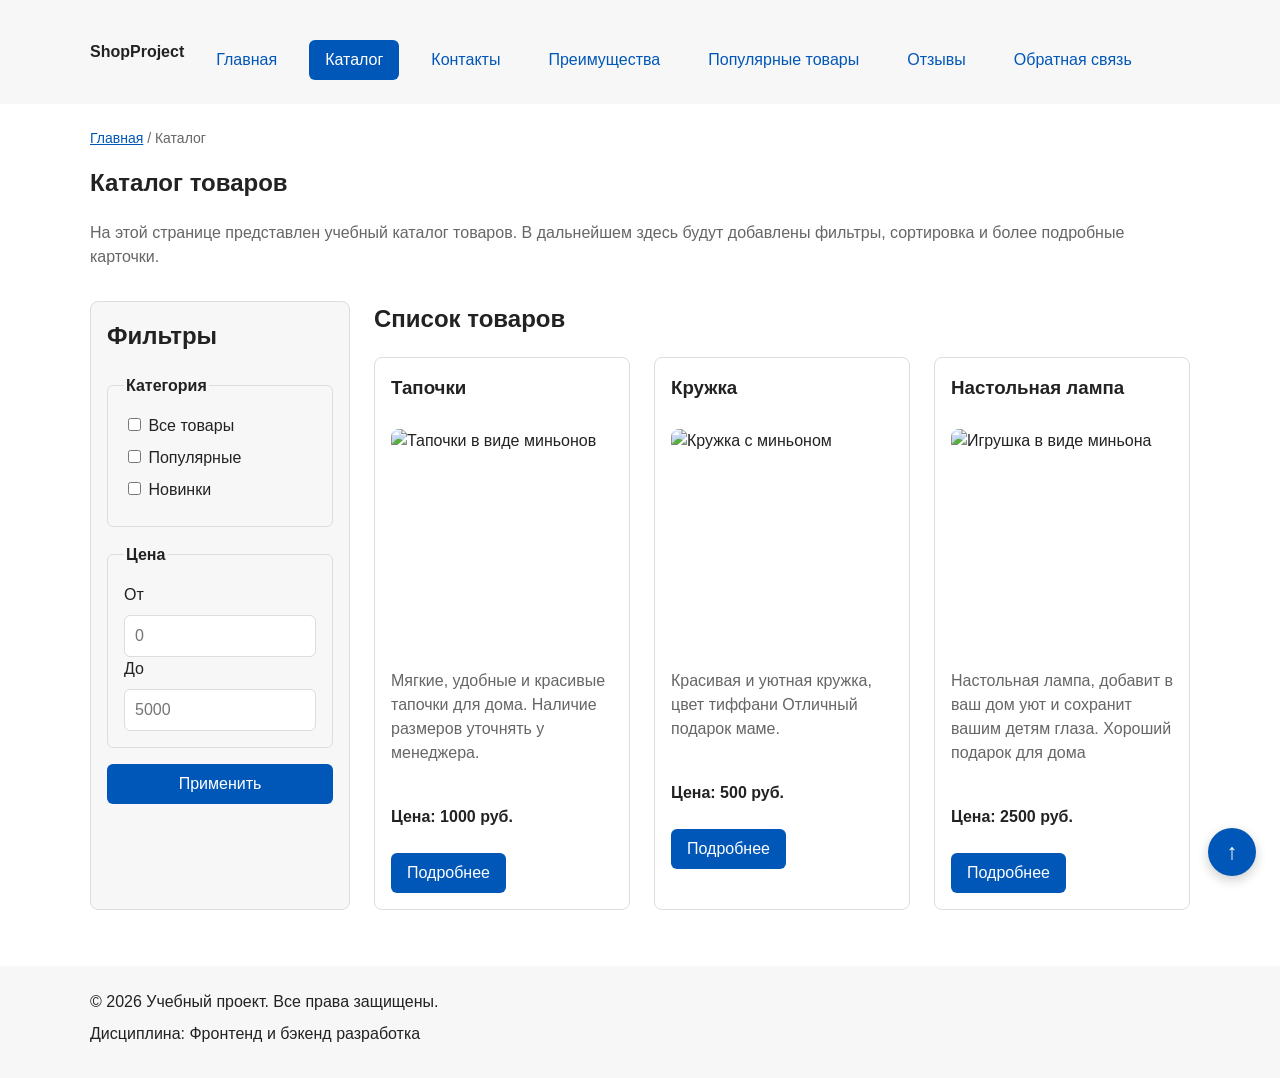
==== commit 7f12375c: "8 practice" ====
--- a/catalog.html
+++ b/catalog.html
@@ -30,6 +30,9 @@
             <a class="site-nav__link" href="index.html#popular">Популярные товары</a>
           </li>
           <li class="site-nav__item">
+            <a class="site-nav__link" href="reviews.html">Отзывы</a>
+          </li>
+          <li class="site-nav__item">
             <a class="site-nav__link" href="index.html#contacts">Обратная связь</a>
           </li>
         </ul>
@@ -61,17 +64,32 @@
             <legend class="catalog-filters__legend">Категория</legend>
 
             <label class="catalog-filters__label">
-              <input class="catalog-filters__input catalog-filters__input--checkbox" type="checkbox" name="category" value="all">
+              <input
+                class="catalog-filters__input catalog-filters__input--checkbox"
+                type="checkbox"
+                name="category"
+                value="all"
+              >
               Все товары
             </label>
 
             <label class="catalog-filters__label">
-              <input class="catalog-filters__input catalog-filters__input--checkbox" type="checkbox" name="category" value="popular">
+              <input
+                class="catalog-filters__input catalog-filters__input--checkbox"
+                type="checkbox"
+                name="category"
+                value="popular"
+              >
               Популярные
             </label>
 
             <label class="catalog-filters__label">
-              <input class="catalog-filters__input catalog-filters__input--checkbox" type="checkbox" name="category" value="new">
+              <input
+                class="catalog-filters__input catalog-filters__input--checkbox"
+                type="checkbox"
+                name="category"
+                value="new"
+              >
               Новинки
             </label>
           </fieldset>
@@ -80,50 +98,116 @@
             <legend class="catalog-filters__legend">Цена</legend>
 
             <label class="catalog-filters__label" for="price-from">От</label>
-            <input class="catalog-filters__input" id="price-from" name="price-from" type="number" min="0" placeholder="0">
+            <input
+              class="catalog-filters__input"
+              id="price-from"
+              name="price-from"
+              type="number"
+              min="0"
+              placeholder="0"
+            >
 
             <label class="catalog-filters__label" for="price-to">До</label>
-            <input class="catalog-filters__input" id="price-to" name="price-to" type="number" min="0" placeholder="5000">
+            <input
+              class="catalog-filters__input"
+              id="price-to"
+              name="price-to"
+              type="number"
+              min="0"
+              placeholder="5000"
+            >
           </fieldset>
 
-          <button class="button button--primary" type="submit">Применить</button>
+          <button class="button button--primary" type="submit">
+            Применить
+          </button>
         </form>
-      </aside>
-
+</aside>
       <section class="catalog-products">
         <h2 class="catalog-products__title">Список товаров</h2>
 
         <div class="products-grid">
+
           <article class="product-card">
-            <h3 class="product-card__title">Товар 1</h3>
-            <p class="product-card__description">Краткое описание учебного товара.</p>
+            <h3 class="product-card__title">Тапочки</h3>
+
+            <img
+              class="product-card__image"
+              src="https://avatars.mds.yandex.net/i?id=0eb841be1e5950ea8a3852a1ac265fa15f44554a-4987768-images-thumbs&n=13"
+              alt="Тапочки в виде миньонов"
+            >
+
+            <p class="product-card__description">
+              Мягкие, удобные и красивые тапочки для дома.
+              Наличие размеров уточнять у менеджера.
+            </p>
+
             <p class="product-card__price">Цена: 1000 руб.</p>
-            <a class="button button--primary" href="index.html#popular">Подробнее</a>
+
+            <a class="button button--primary" href="index.html#popular">
+              Подробнее
+            </a>
           </article>
 
           <article class="product-card">
-            <h3 class="product-card__title">Товар 2</h3>
-            <p class="product-card__description">Краткое описание учебного товара.</p>
-            <p class="product-card__price">Цена: 1500 руб.</p>
-            <a class="button button--primary" href="index.html#popular">Подробнее</a>
+            <h3 class="product-card__title">Кружка</h3>
+
+            <img
+              class="product-card__image"
+              src="https://avatars.mds.yandex.net/i?id=ff619f3ecad05861130aa1f8eb98a434121f1a41-4353974-images-thumbs&n=13"
+              alt="Кружка с миньоном"
+            >
+
+            <p class="product-card__description">
+              Красивая и уютная кружка, цвет тиффани
+              Отличный подарок маме.
+            </p>
+
+            <p class="product-card__price">Цена: 500 руб.</p>
+
+            <a class="button button--primary" href="index.html#popular">
+              Подробнее
+            </a>
           </article>
 
           <article class="product-card">
-            <h3 class="product-card__title">Товар 3</h3>
-            <p class="product-card__description">Краткое описание учебного товара.</p>
-            <p class="product-card__price">Цена: 2000 руб.</p>
-            <a class="button button--primary" href="index.html#popular">Подробнее</a>
+            <h3 class="product-card__title">Настольная лампа</h3>
+
+            <img
+              class="product-card__image"
+              src="https://avatars.mds.yandex.net/i?id=b9ecf8a312e0fb8483c9933c063f5819db5f5486-4032894-images-thumbs&n=13"
+              alt="Игрушка в виде миньона"
+            >
+
+            <p class="product-card__description">
+              Настольная лампа, добавит в ваш дом уют и сохранит вашим детям глаза.
+              Хороший подарок для дома
+
+            </p>
+
+            <p class="product-card__price">Цена: 2500 руб.</p>
+
+            <a class="button button--primary" href="index.html#popular">
+              Подробнее
+            </a>
           </article>
+
         </div>
       </section>
     </section>
   </main>
 
   <footer class="site-footer">
-    <p class="site-footer__text">&copy; 2026 Учебный проект. Все права защищены.</p>
-    <p class="site-footer__text">Дисциплина: Фронтенд и бэкенд разработка</p>
+    <p class="site-footer__text">
+      &copy; 2026 Учебный проект. Все права защищены.
+    </p>
+    <p class="site-footer__text">
+      Дисциплина: Фронтенд и бэкенд разработка
+    </p>
   </footer>
 
-  <a class="back-to-top" href="#top" aria-label="Вернуться наверх">↑</a>
+  <a class="back-to-top" href="#top" aria-label="Вернуться наверх">
+    ↑
+  </a>
 </body>
 </html>
--- a/css/style.css
+++ b/css/style.css
@@ -103,6 +103,9 @@
 .site-header {
   padding: var(--space-lg);
   background-color: var(--color-surface);
+  position: sticky;
+  top: 0;
+  z-index: 1000;
 }
 
 .site-header__inner {
@@ -446,3 +449,109 @@
   outline: 2px dashed var(--color-primary);
   outline-offset: 4px;
 }
+
+.product-card__image {
+  display: block;
+  width: 100%;
+  height: 200px;
+  object-fit: contain;
+  border-radius: 8px;
+  margin-bottom: 16px;
+}
+
+/* Блок отзывов */
+
+.reviews__form {
+  max-width: 600px;
+  display: flex;
+  flex-direction: column;
+  gap: 16px;
+}
+
+.reviews__field {
+  display: flex;
+  flex-direction: column;
+  gap: 8px;
+}
+
+.reviews__label {
+  font-weight: 600;
+}
+
+.reviews__input {
+  width: 100%;
+  padding: 12px;
+  border: 1px solid var(--color-border);
+  border-radius: var(--radius-md);
+  font: inherit;
+  background-color: var(--color-white);
+  color: var(--color-text);
+}
+
+.reviews__input:focus {
+  outline: 2px solid var(--color-primary);
+  outline-offset: 2px;
+}
+
+.reviews__input--textarea {
+  resize: vertical;
+}
+
+.reviews__success {
+  display: none;
+  margin-top: 20px;
+  padding: 16px;
+  background-color: var(--color-success-bg);
+  color: var(--color-success);
+  border-radius: var(--radius-md);
+  font-weight: 600;
+}
+
+.reviews__success:target {
+  display: block;
+}
+
+.reviews__list {
+  display: grid;
+  grid-template-columns: repeat(3, 1fr);
+  gap: 20px;
+  margin-bottom: 24px;
+}
+
+.reviews__card {
+  padding: 20px;
+  border: 1px solid var(--color-border);
+  border-radius: 8px;
+  background-color: var(--color-white);
+}
+
+.reviews__name {
+  margin-bottom: 8px;
+  font-size: 20px;
+}
+
+.reviews__rating {
+  color: #f5b301;
+  font-size: 22px;
+  margin-bottom: 8px;
+}
+
+.reviews__product {
+  font-weight: 600;
+  margin-bottom: 12px;
+}
+
+.reviews__text {
+  line-height: 1.6;
+}
+
+.reviews__button {
+  display: inline-block;
+}
+
+@media (max-width: 768px) {
+  .reviews__list {
+    grid-template-columns: 1fr;
+  }
+}
+
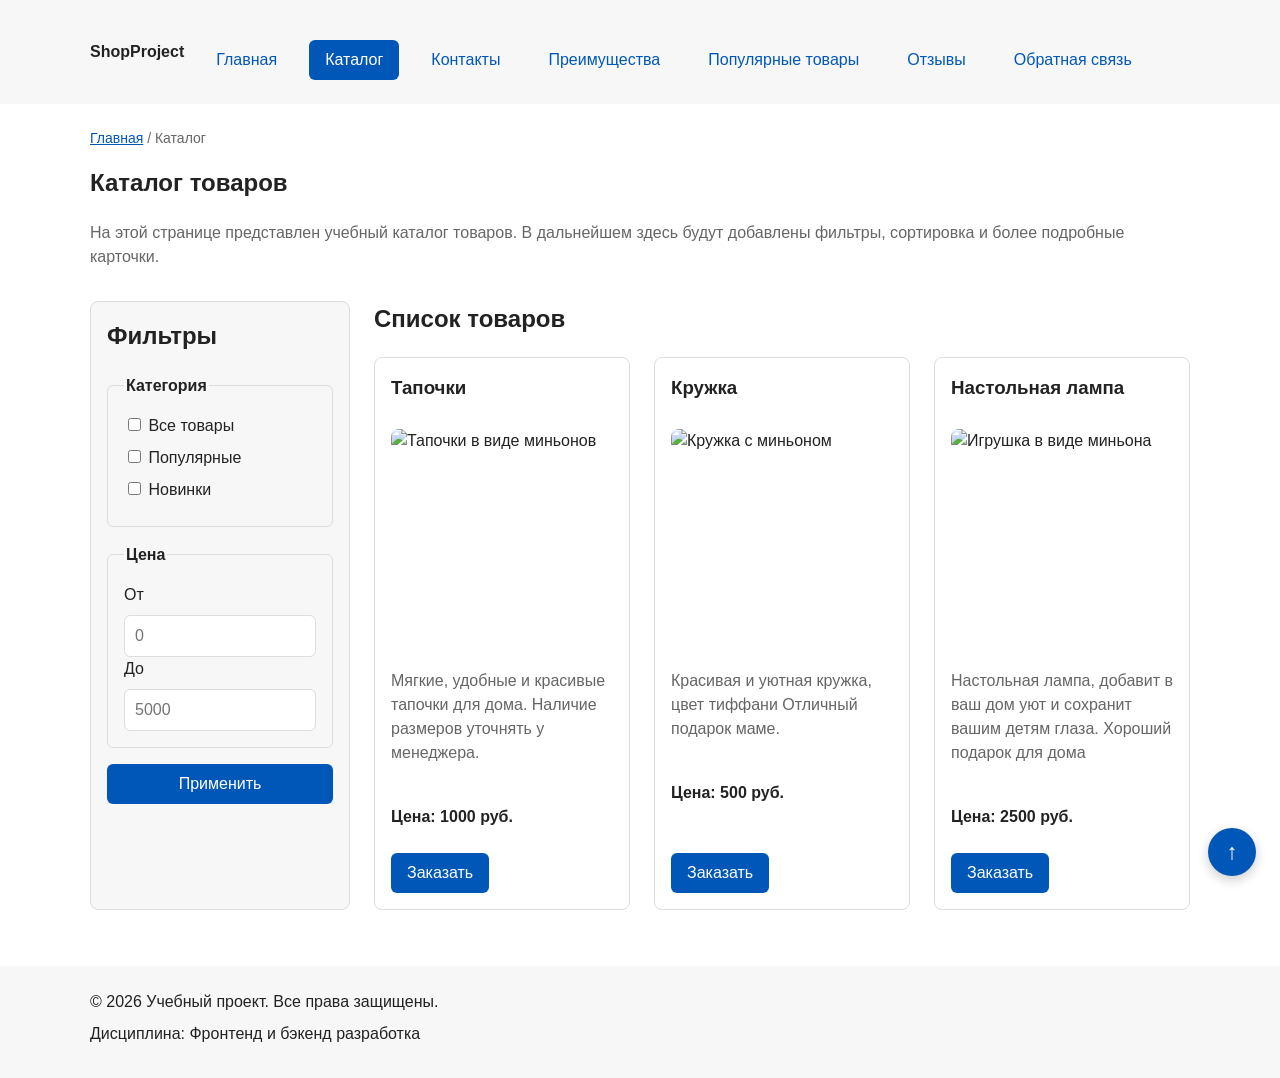
==== commit 2fc0e155: "add new modal window" ====
--- a/catalog.html
+++ b/catalog.html
@@ -6,6 +6,7 @@
   <meta name="description" content="Каталог товаров учебного интернет-магазина.">
   <title>Каталог товаров — Учебный интернет-магазин</title>
   <link rel="stylesheet" href="css/style.css">
+  <script src="js/main.js" defer></script>
 </head>
 <body id="top">
   <header class="site-header">
@@ -144,9 +145,12 @@
 
             <p class="product-card__price">Цена: 1000 руб.</p>
 
-            <a class="button button--primary" href="index.html#popular">
-              Подробнее
-            </a>
+             <button class="button button--primary product-card__button"
+                    type="button"
+                    data-product="Тапочки"
+                    data-open-order-dialog>
+              Заказать
+            </button>
           </article>
 
           <article class="product-card">
@@ -165,9 +169,12 @@
 
             <p class="product-card__price">Цена: 500 руб.</p>
 
-            <a class="button button--primary" href="index.html#popular">
-              Подробнее
-            </a>
+             <button class="button button--primary product-card__button"
+                    type="button"
+                    data-product="Кружка"
+                    data-open-order-dialog>
+              Заказать
+            </button>
           </article>
 
           <article class="product-card">
@@ -187,14 +194,74 @@
 
             <p class="product-card__price">Цена: 2500 руб.</p>
 
-            <a class="button button--primary" href="index.html#popular">
-              Подробнее
-            </a>
+             <button class="button button--primary product-card__button"
+                    type="button"
+                    data-product="Настольная лампа"
+                    data-open-order-dialog>
+              Заказать
+            </button>
           </article>
 
         </div>
       </section>
     </section>
+
+    <dialog class="order-dialog" id="order-dialog" aria-labelledby="order-dialog-title">
+      <h2 class="order-dialog__title" id="order-dialog-title">Оформление заявки</h2>
+
+      
+      <form class="order-form" id="order-form" action="#" method="post" novalidate>
+        <input type="hidden" id="selected-product" name="product">
+
+        <div class="order-form__field">
+          <label class="order-form__label" for="order-name">Имя</label>
+          <input class="order-form__input" type="text" id="order-name" name="name"  placeholder="Введите ваше имя" minlength="2" autocomplete="given-name" required>
+        </div>
+
+        <div class="order-form__field">
+          <label class="order-form__label" for="order-email">E-mail</label>
+          <input class="order-form__input" type="email" id="order-email" name="email" placeholder="example@mail.ru" autocomplete="email" required>
+        </div>
+
+        <div class="order-form__field">
+          <label class="order-form__label" for="order-phone">Телефон</label>
+          <input class="order-form__input" type="tel" id="order-phone" name="phone" placeholder="+7 (900) 000-00-00" pattern="\+7 \([0-9]{3}\) [0-9]{3}-[0-9]{2}-[0-9]{2}" required>
+          <small>Формат: +7 (900) 000-00-00</small>
+        </div>
+
+        <div class="order-form__field">
+          <label class="order-form__label" for="order-date">Дата связи</label>
+          <input class="order-form__input" type="date" id="order-date" name="date">
+        </div>
+
+        <div class="order-form__field">
+          <label class="order-form__label" for="order-topic">Тема обращения</label>
+          <select class="order-form__input" id="order-topic" name="topic" required>
+            <option value="">Выберите тему</option>
+            <option value="product">Заказ товара</option>
+            <option value="consultation">Консультация</option>
+            <option value="delivery">Доставка</option>
+          </select>
+        </div>
+
+        <div class="order-form__field">
+          <label class="order-form__label" for="order-comment">Комментарий</label>
+          <textarea class="order-form__input" id="order-comment" name="comment" rows="4" placeholder="Укажите дополнительную информацию"></textarea>
+        </div>
+
+        <div class="order-form__field">
+          <label class="order-form__label" for="order-agreement">
+            <input class="order-form__input order-form__input--checkbox" type="checkbox" id="order-agreement" name="agreement" required>
+            Согласен на обработку персональных данных
+          </label>
+        </div>
+
+        <div class="order-form__actions">
+          <button class="button button--secondary" id="close-order-dialog" type="button">Закрыть</button>
+          <button class="button button--primary" type="submit">Отправить заявку</button>
+        </div>
+      </form>
+    </dialog>
   </main>
 
   <footer class="site-footer">
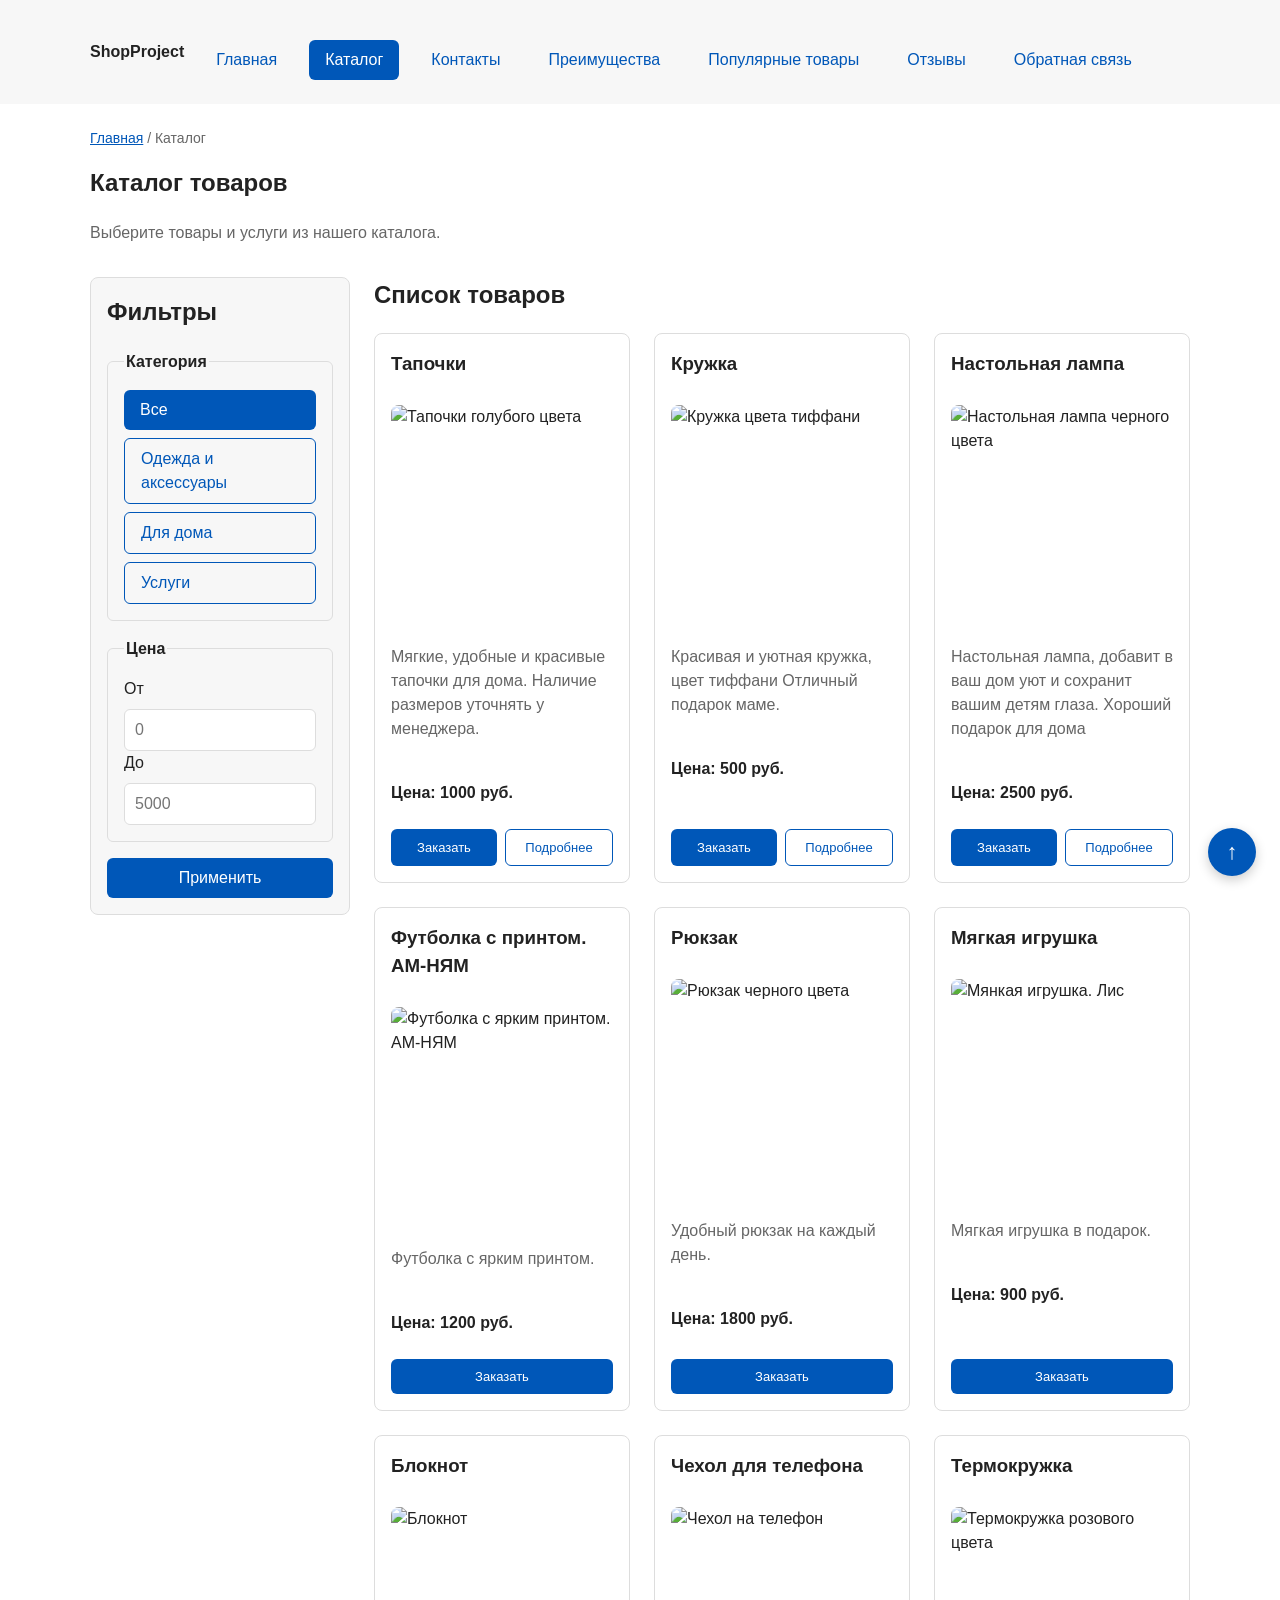
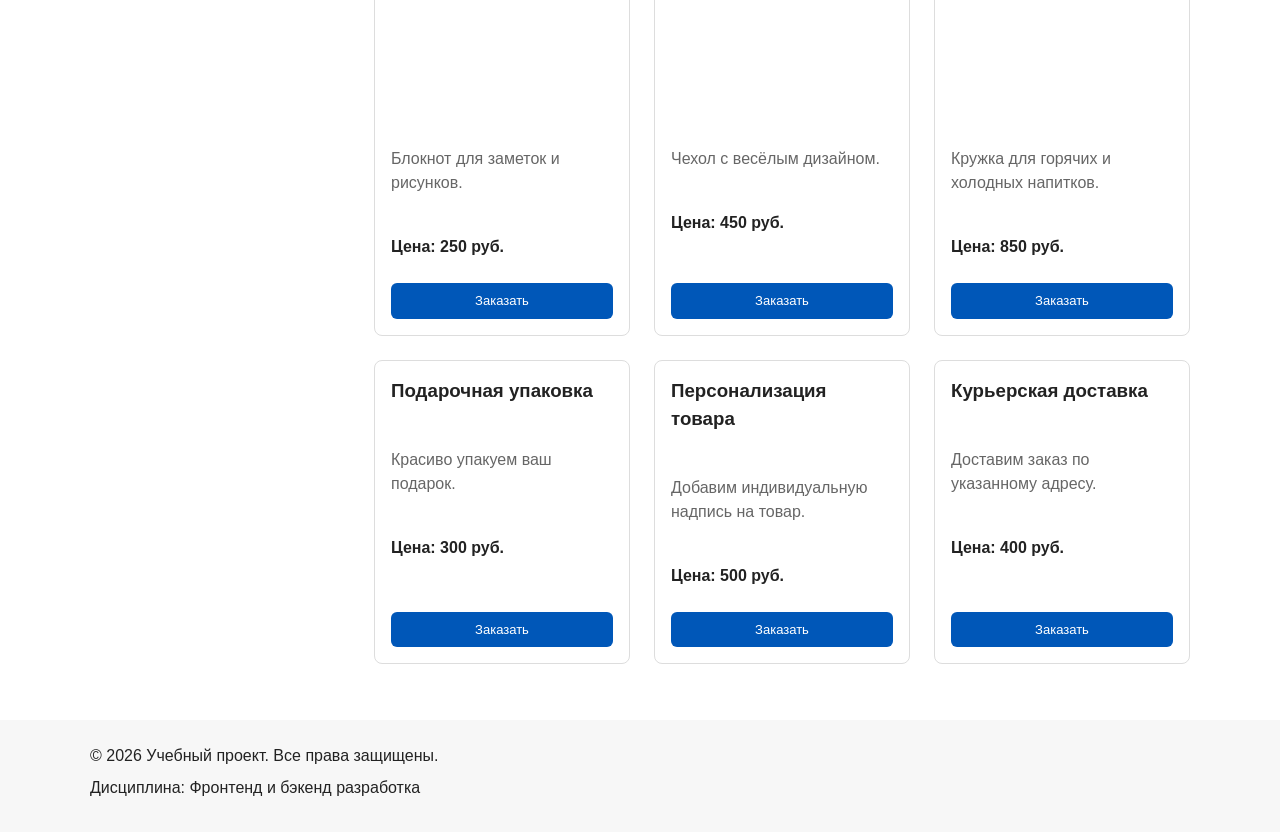
==== commit af520cce: "add KR2" ====
--- a/catalog.html
+++ b/catalog.html
@@ -34,7 +34,7 @@
             <a class="site-nav__link" href="reviews.html">Отзывы</a>
           </li>
           <li class="site-nav__item">
-            <a class="site-nav__link" href="index.html#contacts">Обратная связь</a>
+           <a class="site-nav__link" href="feedback.html">Обратная связь</a>
           </li>
         </ul>
       </nav>
@@ -50,9 +50,7 @@
     <section class="section">
       <h1 class="section__title">Каталог товаров</h1>
       <p class="section__description">
-        На этой странице представлен учебный каталог товаров.
-        В дальнейшем здесь будут добавлены фильтры, сортировка и более
-        подробные карточки.
+        Выберите товары и услуги из нашего каталога.
       </p>
     </section>
 
@@ -63,36 +61,12 @@
         <form class="catalog-filters__form" action="#" method="get">
           <fieldset class="catalog-filters__fieldset">
             <legend class="catalog-filters__legend">Категория</legend>
-
-            <label class="catalog-filters__label">
-              <input
-                class="catalog-filters__input catalog-filters__input--checkbox"
-                type="checkbox"
-                name="category"
-                value="all"
-              >
-              Все товары
-            </label>
-
-            <label class="catalog-filters__label">
-              <input
-                class="catalog-filters__input catalog-filters__input--checkbox"
-                type="checkbox"
-                name="category"
-                value="popular"
-              >
-              Популярные
-            </label>
-
-            <label class="catalog-filters__label">
-              <input
-                class="catalog-filters__input catalog-filters__input--checkbox"
-                type="checkbox"
-                name="category"
-                value="new"
-              >
-              Новинки
-            </label>
+            <div class="catalog-filters__categories" role="group" aria-label="Категории каталога">
+              <button class="button button--primary catalog-filters__category catalog-filters__category--active" type="button" data-category="all" aria-pressed="true">Все</button>
+              <button class="button button--secondary catalog-filters__category" type="button" data-category="clothes" aria-pressed="false">Одежда и аксессуары</button>
+              <button class="button button--secondary catalog-filters__category" type="button" data-category="home" aria-pressed="false">Для дома</button>
+              <button class="button button--secondary catalog-filters__category" type="button" data-category="services" aria-pressed="false">Услуги</button>
+            </div>
           </fieldset>
 
           <fieldset class="catalog-filters__fieldset">
@@ -129,13 +103,13 @@
 
         <div class="products-grid">
 
-          <article class="product-card">
+          <article class="product-card" data-category="clothes" data-price="1000">
             <h3 class="product-card__title">Тапочки</h3>
 
             <img
               class="product-card__image"
               src="https://avatars.mds.yandex.net/i?id=0eb841be1e5950ea8a3852a1ac265fa15f44554a-4987768-images-thumbs&n=13"
-              alt="Тапочки в виде миньонов"
+              alt="Тапочки голубого цвета"
             >
 
             <p class="product-card__description">
@@ -145,21 +119,24 @@
 
             <p class="product-card__price">Цена: 1000 руб.</p>
 
-             <button class="button button--primary product-card__button"
+             <div class="product-card__actions">
+              <button class="button button--primary product-card__button"
                     type="button"
                     data-product="Тапочки"
                     data-open-order-dialog>
-              Заказать
-            </button>
-          </article>
-
-          <article class="product-card">
+                Заказать
+              </button>
+              <a class="button button--secondary" href="product.html?id=item-1">Подробнее</a>
+            </div>
+          </article>
+
+          <article class="product-card" data-category="home" data-price="500">
             <h3 class="product-card__title">Кружка</h3>
 
             <img
               class="product-card__image"
               src="https://avatars.mds.yandex.net/i?id=ff619f3ecad05861130aa1f8eb98a434121f1a41-4353974-images-thumbs&n=13"
-              alt="Кружка с миньоном"
+              alt="Кружка цвета тиффани"
             >
 
             <p class="product-card__description">
@@ -169,21 +146,24 @@
 
             <p class="product-card__price">Цена: 500 руб.</p>
 
-             <button class="button button--primary product-card__button"
+             <div class="product-card__actions">
+              <button class="button button--primary product-card__button"
                     type="button"
                     data-product="Кружка"
                     data-open-order-dialog>
               Заказать
             </button>
-          </article>
-
-          <article class="product-card">
+              <a class="button button--secondary" href="product.html?id=item-2">Подробнее</a>
+            </div>
+          </article>
+
+          <article class="product-card" data-category="home" data-price="2500">
             <h3 class="product-card__title">Настольная лампа</h3>
 
             <img
               class="product-card__image"
               src="https://avatars.mds.yandex.net/i?id=b9ecf8a312e0fb8483c9933c063f5819db5f5486-4032894-images-thumbs&n=13"
-              alt="Игрушка в виде миньона"
+              alt="Настольная лампа черного цвета"
             >
 
             <p class="product-card__description">
@@ -194,33 +174,206 @@
 
             <p class="product-card__price">Цена: 2500 руб.</p>
 
-             <button class="button button--primary product-card__button"
+             <div class="product-card__actions">
+              <button class="button button--primary product-card__button"
                     type="button"
                     data-product="Настольная лампа"
                     data-open-order-dialog>
               Заказать
             </button>
-          </article>
-
-        </div>
+              <a class="button button--secondary" href="product.html?id=item-3">Подробнее</a>
+            </div>
+          </article>
+
+          <article class="product-card" data-category="clothes" data-price="1200">
+            <h3 class="product-card__title">Футболка с принтом. АМ-НЯМ</h3>
+            
+             <img
+              class="product-card__image"
+              src="https://avatars.mds.yandex.net/i?id=2de9c64e0d8e275eff987efafbdbba641505a0e1-4428301-images-thumbs&n=13"
+              alt="Футболка с ярким принтом. АМ-НЯМ"
+            >
+
+            <p class="product-card__description">Футболка с ярким принтом.</p>
+            <p class="product-card__price">Цена: 1200 руб.</p>
+            <div class="product-card__actions">
+              <button class="button button--primary product-card__button" 
+              type="button" 
+              data-product="Футболка с принтом" 
+              data-open-order-dialog>
+              Заказать</button>
+            </div>
+          </article>
+
+          <article class="product-card" data-category="clothes" data-price="1800">
+            <h3 class="product-card__title">Рюкзак</h3>
+            
+            <img
+              class="product-card__image"
+              src="https://avatars.mds.yandex.net/i?id=09a4a0efe1ea8e743c0bcca33ab629fb8e3efd9e-3450605-images-thumbs&n=13"
+              alt="Рюкзак черного цвета"
+            >
+            <p class="product-card__description">Удобный рюкзак на каждый день.</p>
+            <p class="product-card__price">Цена: 1800 руб.</p>
+            <div class="product-card__actions">
+              <button class="button button--primary product-card__button" 
+              type="button" 
+              data-product="Рюкзак" 
+              data-open-order-dialog>
+              Заказать</button>
+            </div>
+          </article>
+
+          <article class="product-card" data-category="home" data-price="900">
+            <h3 class="product-card__title">Мягкая игрушка</h3>
+            
+             <img
+              class="product-card__image"
+              src="https://avatars.mds.yandex.net/get-mpic/15415971/2a0000019888ca95b16f9c46637df8c47d17/orig"
+              alt="Мянкая игрушка. Лис"
+            >
+
+            <p class="product-card__description">Мягкая игрушка в подарок.</p>
+            <p class="product-card__price">Цена: 900 руб.</p>
+            <div class="product-card__actions">
+              <button class="button button--primary product-card__button" 
+              type="button" 
+              data-product="Мягкая игрушка" 
+              data-open-order-dialog>
+              Заказать</button>
+            </div>
+          </article>
+
+          <article class="product-card" data-category="home" data-price="250">
+            <h3 class="product-card__title">Блокнот</h3>
+
+             <img
+              class="product-card__image"
+              src="https://avatars.mds.yandex.net/get-mpic/13894603/2a00000196e325d3b7e6270fc9ca6688f6f6/orig"
+              alt="Блокнот"
+            >
+            <p class="product-card__description">Блокнот для заметок и рисунков.</p>
+            <p class="product-card__price">Цена: 250 руб.</p>
+            <div class="product-card__actions">
+              <button class="button button--primary product-card__button"
+              type="button" 
+              data-product="Блокнот" 
+              data-open-order-dialog>
+              Заказать</button>
+            </div>
+          </article>
+
+          <article class="product-card" data-category="clothes" data-price="450">
+            <h3 class="product-card__title">Чехол для телефона</h3>
+
+            <img
+              class="product-card__image"
+              src="https://ogo1.ru/upload/iblock/8c3/8c36a4698a4b9e4a426479baa9c8a95e.jpeg"
+              alt="Чехол на телефон"
+            >
+            <p class="product-card__description">Чехол с весёлым дизайном.</p>
+            <p class="product-card__price">Цена: 450 руб.</p>
+            <div class="product-card__actions">
+              <button class="button button--primary product-card__button" 
+              type="button" 
+              data-product="Чехол для телефона" 
+              data-open-order-dialog>
+              Заказать</button>
+            </div>
+          </article>
+
+          <article class="product-card" data-category="home" data-price="850">
+            <h3 class="product-card__title">Термокружка</h3>
+            
+            <img
+              class="product-card__image"
+              src="https://avatars.mds.yandex.net/i?id=750a60533cc70989a3b53a2983b45cbcbc6c32a5-5410274-images-thumbs&n=13"
+              alt="Термокружка розового цвета"
+            >
+            <p class="product-card__description">Кружка для горячих и холодных напитков.</p>
+            <p class="product-card__price">Цена: 850 руб.</p>
+            <div class="product-card__actions">
+              <button class="button button--primary product-card__button" 
+              type="button" 
+              data-product="Термокружка" 
+              data-open-order-dialog>Заказать</button>
+            </div>
+          </article>
+
+          <article class="product-card" data-category="services" data-price="300">
+            <h3 class="product-card__title">Подарочная упаковка</h3>
+            
+            <p class="product-card__description">Красиво упакуем ваш подарок.</p>
+            <p class="product-card__price">Цена: 300 руб.</p>
+            <div class="product-card__actions">
+              <button class="button button--primary product-card__button" type="button" data-product="Подарочная упаковка" data-open-order-dialog>Заказать</button>
+            </div>
+          </article>
+
+          <article class="product-card" data-category="services" data-price="500">
+            <h3 class="product-card__title">Персонализация товара</h3>
+            
+            <p class="product-card__description">Добавим индивидуальную надпись на товар.</p>
+            <p class="product-card__price">Цена: 500 руб.</p>
+            <div class="product-card__actions">
+              <button class="button button--primary product-card__button" type="button" data-product="Персонализация товара" data-open-order-dialog>Заказать</button>
+            </div>
+          </article>
+
+          <article class="product-card" data-category="services" data-price="400">
+            <h3 class="product-card__title">Курьерская доставка</h3>
+            
+            <p class="product-card__description">Доставим заказ по указанному адресу.</p>
+            <p class="product-card__price">Цена: 400 руб.</p>
+            <div class="product-card__actions">
+              <button class="button button--primary product-card__button" type="button" data-product="Курьерская доставка" data-open-order-dialog>Заказать</button>
+            </div>
+          </article>
+
+        </div>
+        <p class="catalog-products__empty" hidden>По выбранным условиям ничего не найдено.</p>
       </section>
-    </section>
-
-    <dialog class="order-dialog" id="order-dialog" aria-labelledby="order-dialog-title">
-      <h2 class="order-dialog__title" id="order-dialog-title">Оформление заявки</h2>
-
-      
+    </section>    <dialog class="order-dialog" id="order-dialog" aria-labelledby="order-dialog-title">
+      <h2 class="order-dialog__title" id="order-dialog-title">Оформление заказа</h2>
+
       <form class="order-form" id="order-form" action="#" method="post" novalidate>
-        <input type="hidden" id="selected-product" name="product">
+        <div class="order-form__field">
+          <label class="order-form__label" for="order-product">Товар</label>
+          <input class="order-form__input" type="text" id="order-product" name="product" readonly>
+        </div>
+
+        <div class="order-form__field" id="order-size-field" hidden>
+          <label class="order-form__label" for="order-size">Размер</label>
+          <select class="order-form__input" id="order-size" name="size">
+            <option value="">Выберите размер</option>
+            <option value="36-37">36–37</option>
+            <option value="38-39">38–39</option>
+            <option value="40-41">40–41</option>
+            <option value="42-43">42–43</option>
+          </select>
+        </div>
+
+        <div class="order-form__field">
+          <label class="order-form__label" for="order-quantity">Количество</label>
+          <input class="order-form__input" type="number" id="order-quantity" name="quantity" min="1" value="1" required>
+        </div>
+
+        <div class="order-form__field">
+          <label class="order-form__label" for="order-delivery">Способ получения</label>
+          <select class="order-form__input" id="order-delivery" name="delivery" required>
+            <option value="pickup">Самовывоз</option>
+            <option value="courier">Доставка</option>
+          </select>
+        </div>
+
+        <div class="order-form__field">
+          <label class="order-form__label" for="order-address" id="order-address-label">Пункт самовывоза</label>
+          <input class="order-form__input" type="text" id="order-address" name="address" placeholder="Укажите удобный пункт выдачи" required>
+        </div>
 
         <div class="order-form__field">
           <label class="order-form__label" for="order-name">Имя</label>
-          <input class="order-form__input" type="text" id="order-name" name="name"  placeholder="Введите ваше имя" minlength="2" autocomplete="given-name" required>
-        </div>
-
-        <div class="order-form__field">
-          <label class="order-form__label" for="order-email">E-mail</label>
-          <input class="order-form__input" type="email" id="order-email" name="email" placeholder="example@mail.ru" autocomplete="email" required>
+          <input class="order-form__input" type="text" id="order-name" name="name" placeholder="Введите ваше имя" minlength="2" autocomplete="given-name" required>
         </div>
 
         <div class="order-form__field">
@@ -230,23 +383,13 @@
         </div>
 
         <div class="order-form__field">
-          <label class="order-form__label" for="order-date">Дата связи</label>
-          <input class="order-form__input" type="date" id="order-date" name="date">
-        </div>
-
-        <div class="order-form__field">
-          <label class="order-form__label" for="order-topic">Тема обращения</label>
-          <select class="order-form__input" id="order-topic" name="topic" required>
-            <option value="">Выберите тему</option>
-            <option value="product">Заказ товара</option>
-            <option value="consultation">Консультация</option>
-            <option value="delivery">Доставка</option>
-          </select>
+          <label class="order-form__label" for="order-email">E-mail</label>
+          <input class="order-form__input" type="email" id="order-email" name="email" placeholder="example@mail.ru" autocomplete="email" required>
         </div>
 
         <div class="order-form__field">
           <label class="order-form__label" for="order-comment">Комментарий</label>
-          <textarea class="order-form__input" id="order-comment" name="comment" rows="4" placeholder="Укажите дополнительную информацию"></textarea>
+          <textarea class="order-form__input" id="order-comment" name="comment" rows="3" placeholder="Дополнительные пожелания"></textarea>
         </div>
 
         <div class="order-form__field">
@@ -258,10 +401,12 @@
 
         <div class="order-form__actions">
           <button class="button button--secondary" id="close-order-dialog" type="button">Закрыть</button>
-          <button class="button button--primary" type="submit">Отправить заявку</button>
+          <button class="button button--primary" type="submit">Оформить заказ</button>
         </div>
       </form>
     </dialog>
+
+    <p class="success-message" id="success-message" hidden>Заказ успешно оформлен!</p>
   </main>
 
   <footer class="site-footer">
--- a/css/style.css
+++ b/css/style.css
@@ -227,7 +227,25 @@
 }
 
 .product-card__button {
+  margin-top: 0;
+}
+
+.product-card__actions {
+  display: flex;
+  flex-direction: row;
+  flex-wrap: nowrap;
+  width: 100%;
+  gap: var(--space-xs);
   margin-top: auto;
+}
+
+.product-card__actions .button {
+  flex: 1;
+  min-width: 0;
+  padding: 8px 6px;
+  font-size: 13px;
+  text-align: center;
+  white-space: nowrap;
 }
 
 .aside-info {
@@ -339,6 +357,11 @@
 
 .catalog-filters {
   grid-area: filters;
+  position: sticky;
+  top: 110px;
+  align-self: start;
+  max-height: calc(100vh - 126px);
+  overflow-y: auto;
   padding: var(--space-md);
   border: 1px solid var(--color-border);
   border-radius: var(--radius-md);
@@ -555,3 +578,113 @@
   }
 }
 
+
+.feedback__list {
+  padding-left: var(--space-lg);
+  margin-bottom: var(--space-lg);
+}
+
+.feedback__list li {
+  margin-bottom: var(--space-sm);
+}
+
+.order-dialog {
+  max-height: 90vh;
+  overflow-y: auto;
+}
+
+.order-form__field[hidden] {
+  display: none;
+}
+
+.catalog-filters__categories {
+  display: flex;
+  flex-direction: column;
+  gap: var(--space-sm);
+}
+
+.catalog-filters__category {
+  text-align: left;
+}
+
+.product-card__placeholder {
+  display: flex;
+  align-items: center;
+  justify-content: center;
+  width: 100%;
+  height: 200px;
+  background-color: var(--color-surface-accent);
+  border-radius: var(--radius-md);
+  font-size: 64px;
+}
+
+.product-card[hidden],
+.order-form__field[hidden],
+.catalog-products__empty[hidden] {
+  display: none;
+}
+
+.product-card__actions {
+  display: flex;
+  flex-wrap: wrap;
+  gap: var(--space-sm);
+  margin-top: auto;
+}
+
+.product-card__actions .product-card__button {
+  margin-top: 0;
+}
+
+.product-detail {
+  display: grid;
+  grid-template-columns: minmax(0, 1fr) minmax(0, 1fr);
+  gap: var(--space-xl);
+  max-width: var(--container-width);
+  margin: 0 auto var(--space-xl);
+  padding: var(--space-lg);
+  border: 1px solid var(--color-border);
+  border-radius: var(--radius-lg);
+}
+
+.product-detail__image {
+  display: block;
+  width: 100%;
+  max-height: 420px;
+  object-fit: contain;
+}
+
+.product-detail__image[hidden] {
+  display: none;
+}
+
+.product-detail__title {
+  margin-top: 0;
+}
+
+.product-detail__price {
+  font-size: 22px;
+  font-weight: bold;
+}
+
+.product-detail__actions {
+  display: flex;
+  flex-wrap: wrap;
+  gap: var(--space-sm);
+}
+
+@media (max-width: 768px) {
+  .product-detail {
+    grid-template-columns: 1fr;
+  }
+}
+
+.product-detail[hidden],
+.product-detail__media[hidden],
+#detail-not-found[hidden] {
+  display: none;
+}
+
+.product-detail--service {
+  grid-template-columns: 1fr;
+}
+
